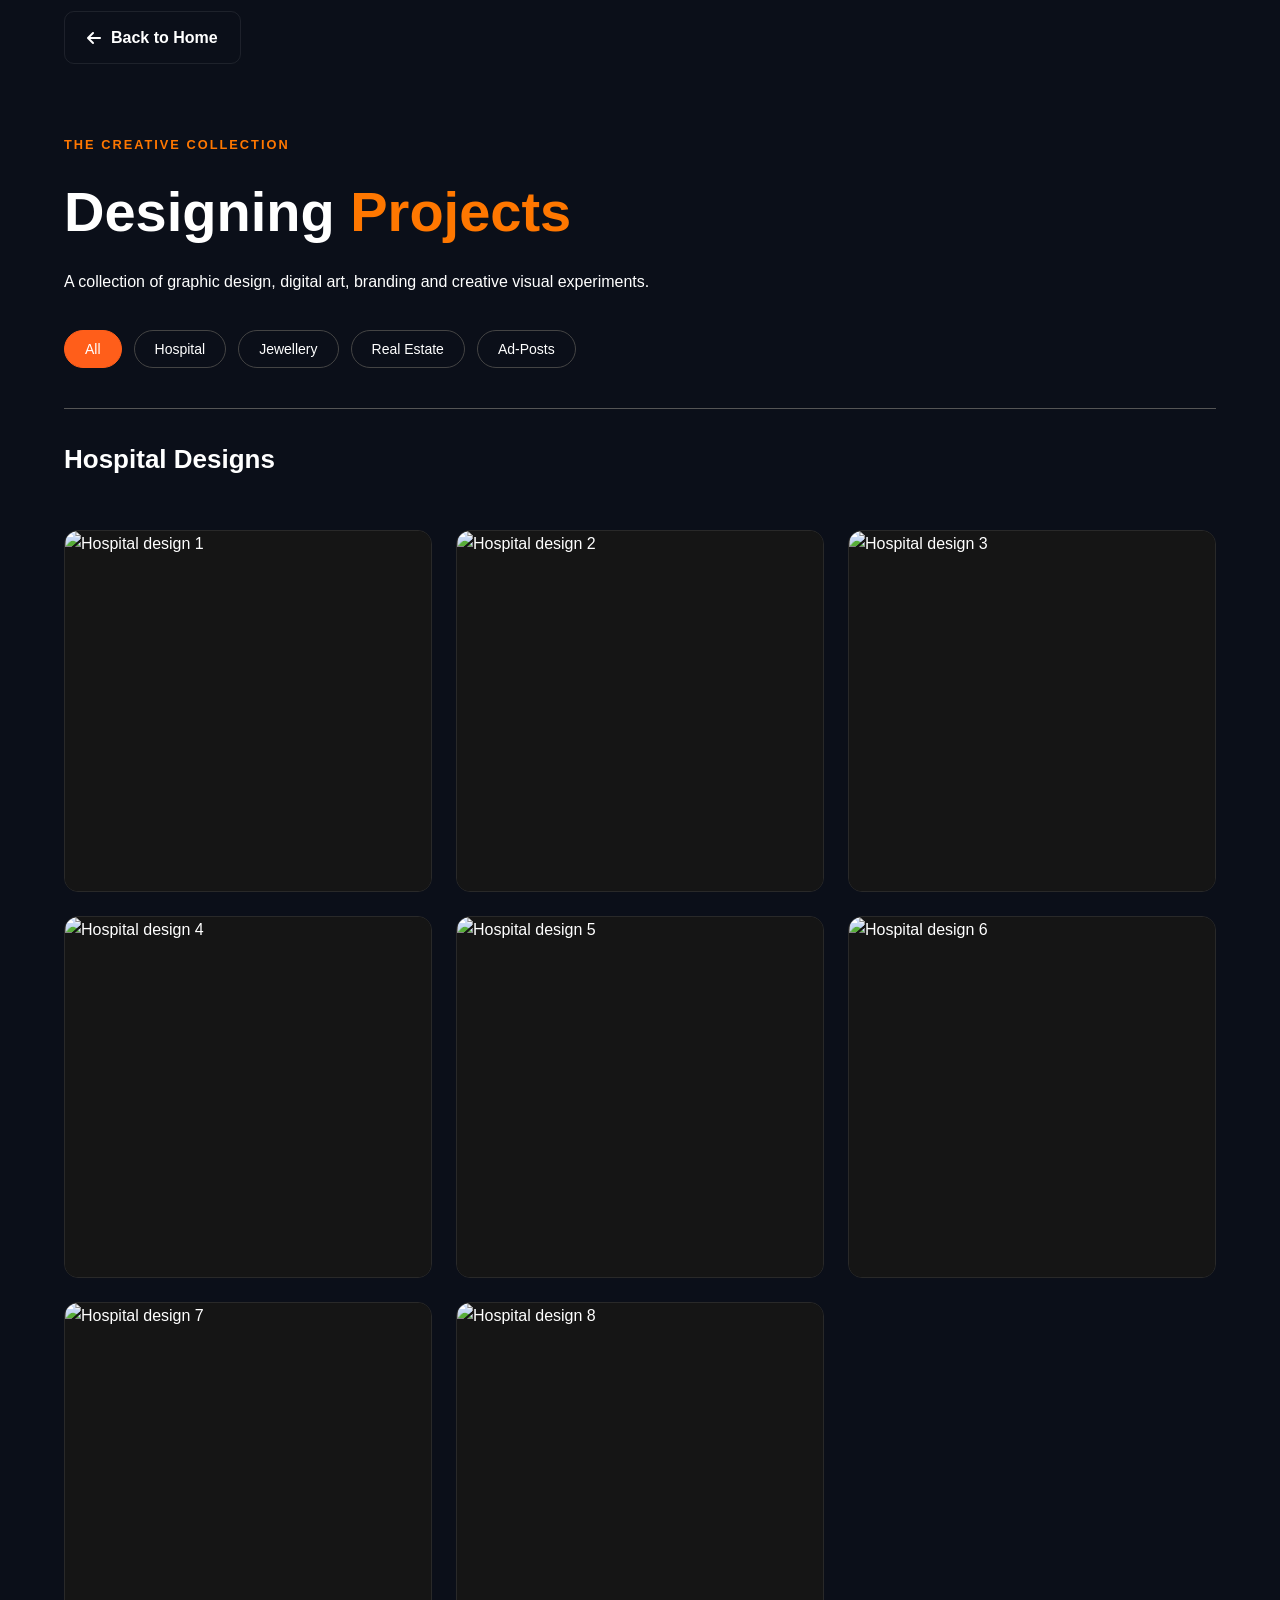
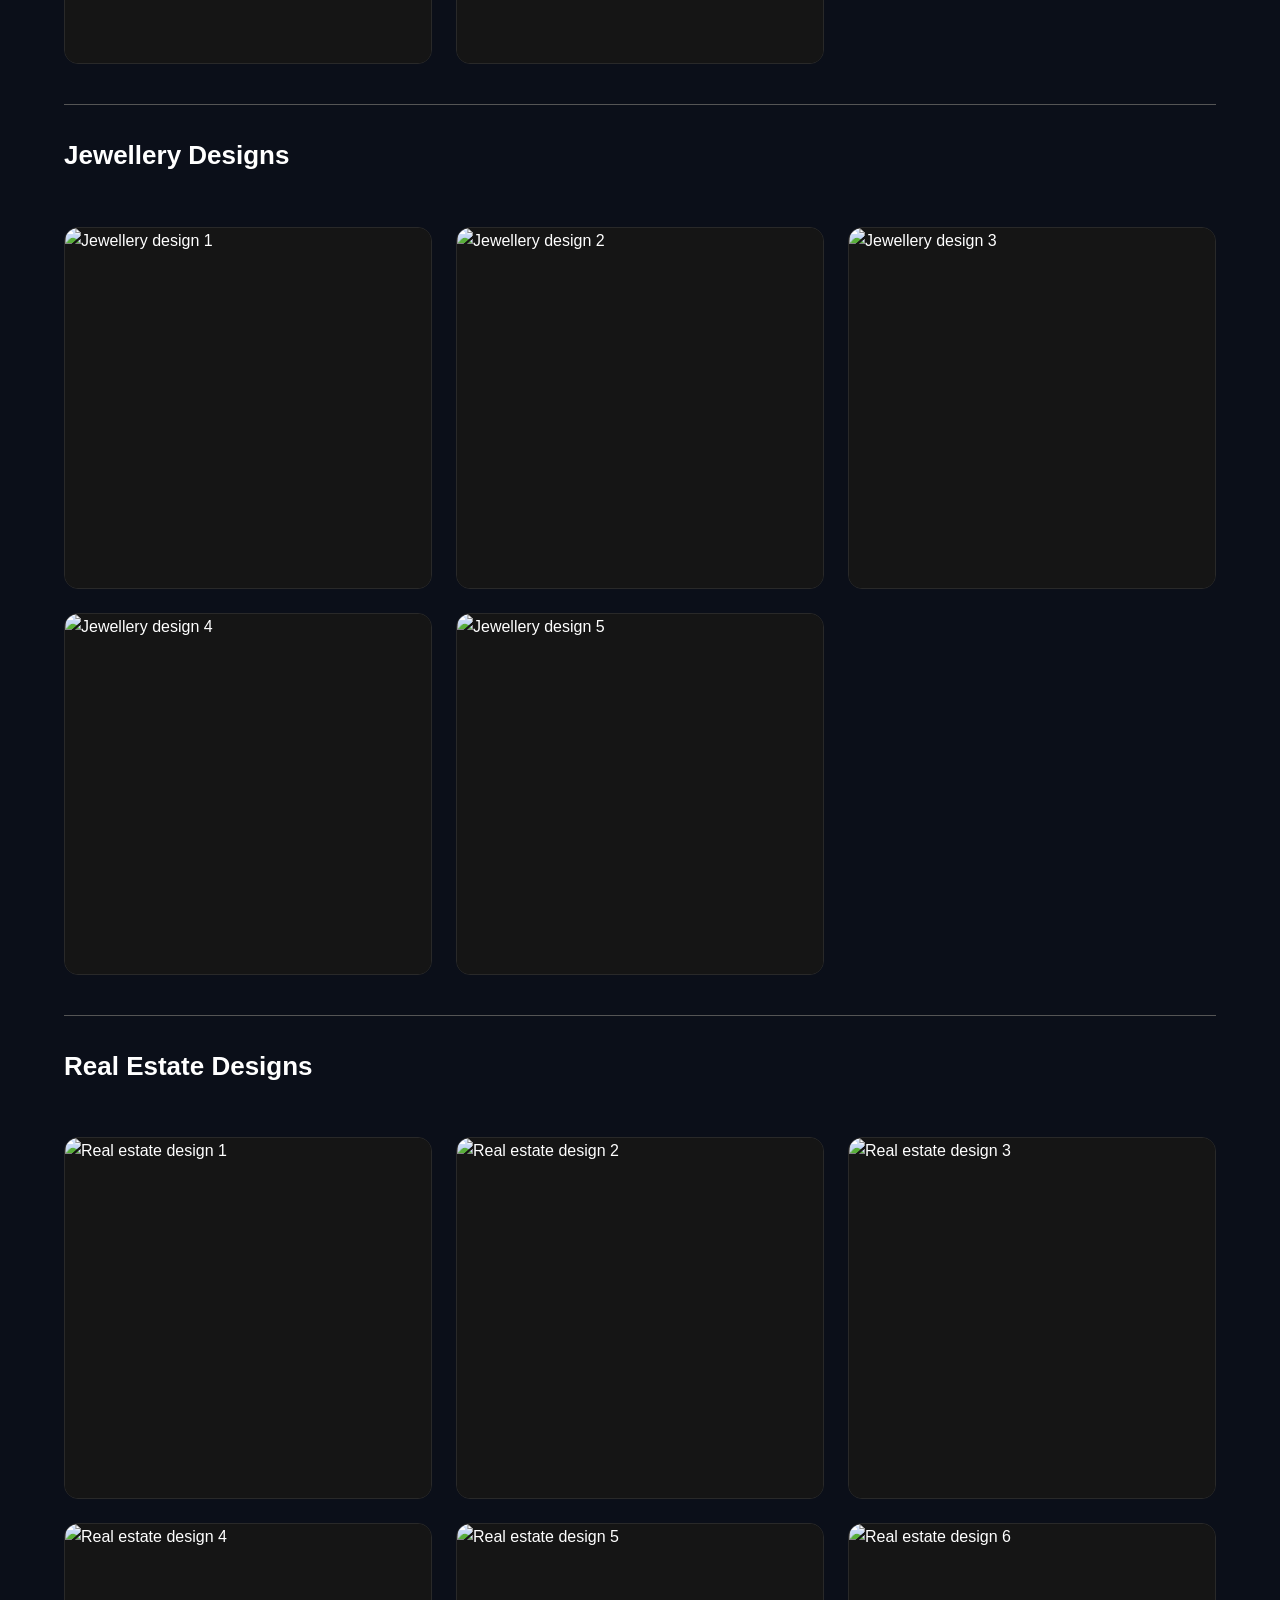
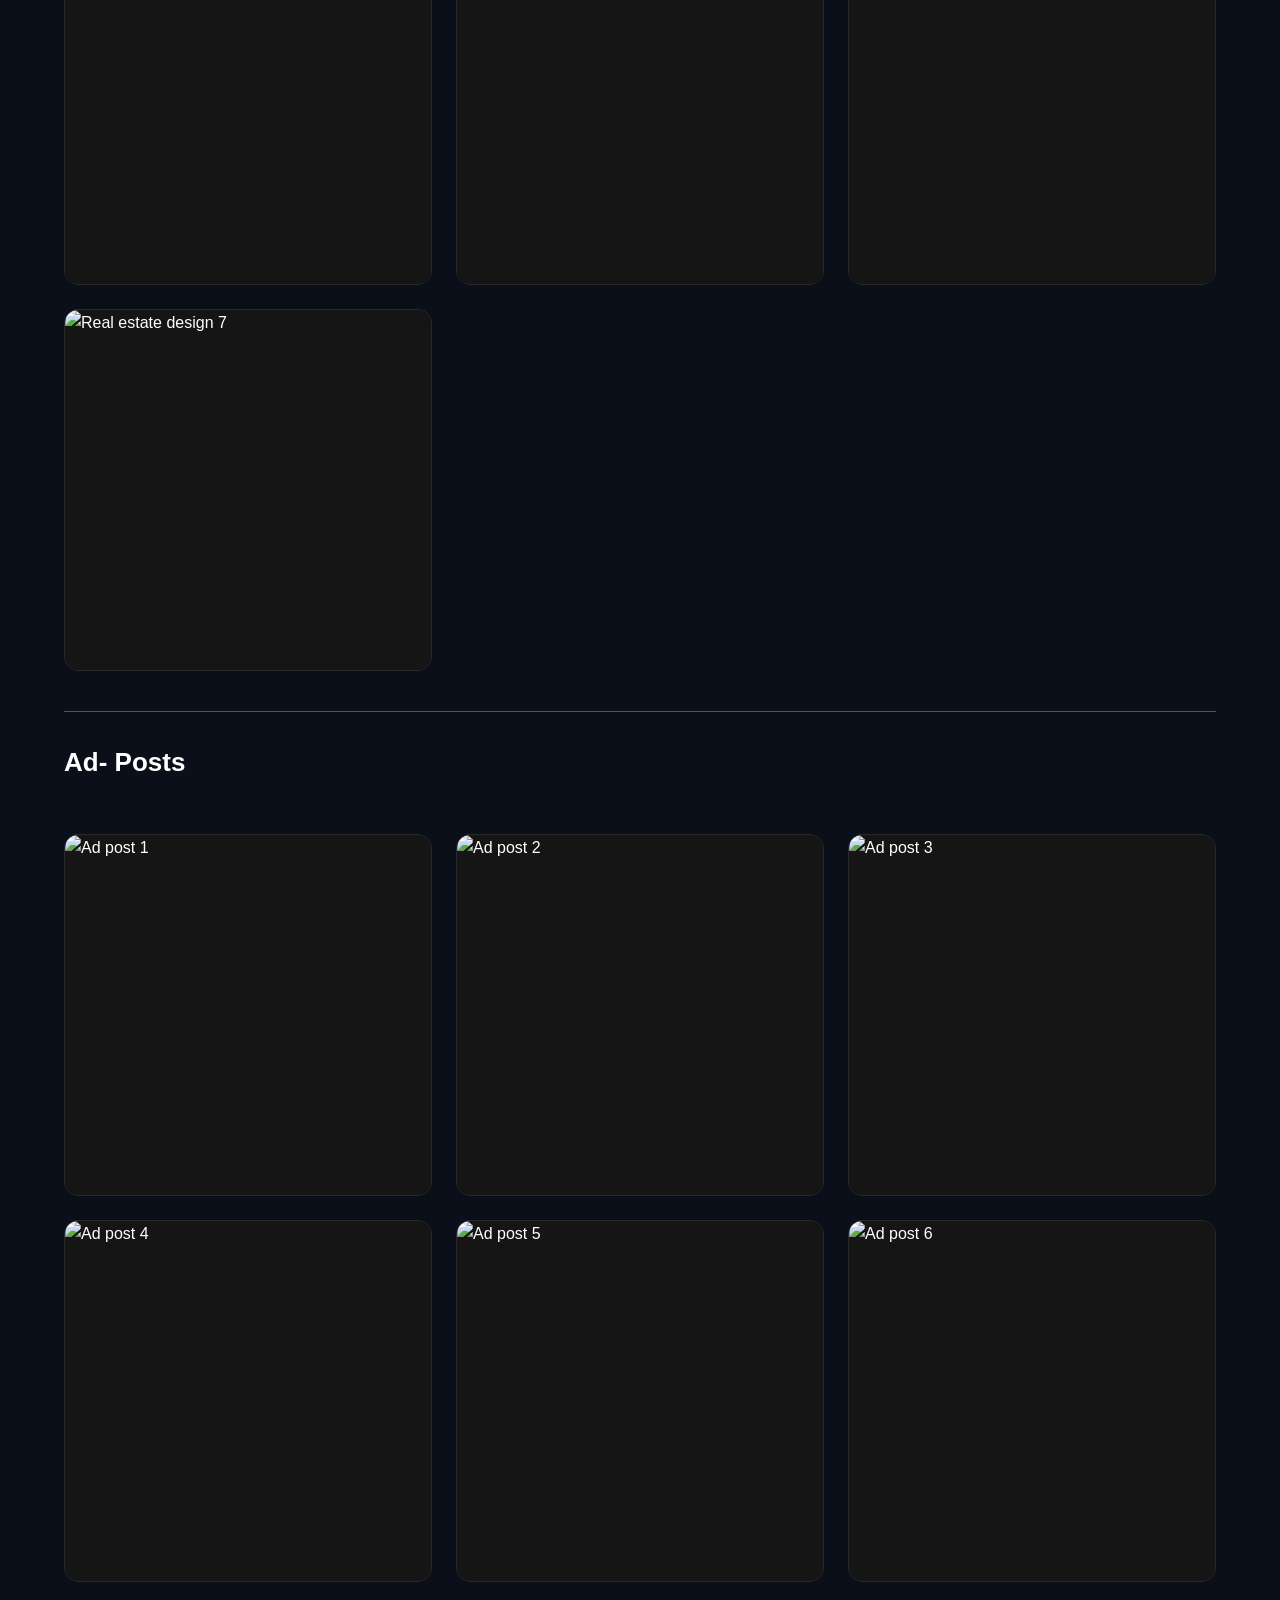
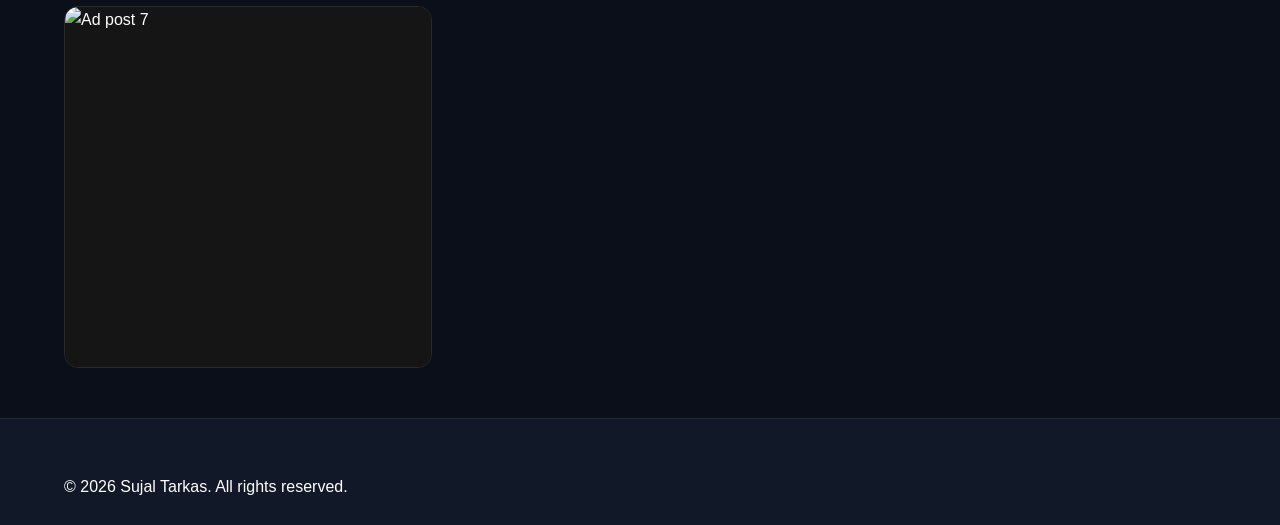
==== designing.html @ ad47dac4 "Add files via upload" ====
<!DOCTYPE html>
<html lang="en">
<head>
    <meta charset="UTF-8">
    <meta name="viewport" content="width=device-width, initial-scale=1.0">

    <title>Designing Projects | Sujal Tarkas</title>

    <link rel="stylesheet" href="style.css">

    <link rel="stylesheet"
          href="https://cdnjs.cloudflare.com/ajax/libs/font-awesome/6.5.2/css/all.min.css">
</head>

<body>

    <!-- HEADER -->
    <header class="header">
        <div class="container nav-container">
            

            <div class="nav-actions">
                <a href="index.html" class="btn btn-secondary">
                    <i class="fa-solid fa-arrow-left"></i>
                    Back to Home
                </a>
            </div>
        </div>
    </header>

    <!-- PAGE INTRO -->
    <section class="creative-page section">
        <div class="container">

            <p class="section-label">THE CREATIVE COLLECTION</p>

            <h1>Designing <span>Projects</span></h1>

            <p class="section-subtitle">
                A collection of graphic design, digital art,
                branding and creative visual experiments.
            </p>

           

            <!-- PROJECT GALLERY -->
             
<!-- DESIGN FILTERS -->
<div class="design-filters">
    <button class="design-filter active" data-filter="all">All</button>
    <button class="design-filter" data-filter="hospital">Hospital</button>
    <button class="design-filter" data-filter="jewellery">Jewellery</button>
    <button class="design-filter" data-filter="real-estate">Real Estate</button>
    <button class="design-filter" data-filter="ad-posts">Ad-Posts</button>
</div>

<!-- HOSPITAL DESIGNS -->

<div class="design-collection" data-category="hospital">
    <div class="design-divider"></div>
    
    <h2>Hospital Designs</h2>

    <div class="creative-projects designing-page-projects">

        <article class="creative-project">
            <img src="assets/designing/hospital/hospital-1.png"
                 alt="Hospital design 1" loading="lazy">
        </article>

        <article class="creative-project">
            <img src="assets/designing/hospital/hospital-2.png"
                 alt="Hospital design 2" loading="lazy">
        </article>

        <article class="creative-project">
            <img src="assets/designing/hospital/hospital-3.png"
                 alt="Hospital design 3" loading="lazy">
        </article>

        <article class="creative-project">
            <img src="assets/designing/hospital/hospital-4.png"
                 alt="Hospital design 4" loading="lazy">
        </article>

        <article class="creative-project">
            <img src="assets/designing/hospital/hospital-5.png"
                 alt="Hospital design 5" loading="lazy">
        </article>

        <article class="creative-project">
            <img src="assets/designing/hospital/hospital-6.png"
                 alt="Hospital design 6" loading="lazy">
        </article>

        <article class="creative-project">
            <img src="assets/designing/hospital/hospital-7.png"
                 alt="Hospital design 7" loading="lazy">
        </article>

        <article class="creative-project">
            <img src="assets/designing/hospital/hospital-8.png"
                 alt="Hospital design 8" loading="lazy">
        </article>

    </div>
</div>

        <!-- JEWELLERY DESIGNS -->
<div class="design-collection" data-category="jewellery">
    <div class="design-divider"></div>

    <h2>Jewellery Designs</h2>

    <div class="creative-projects designing-page-projects">

        <article class="creative-project">
            <img src="assets/designing/jewellery/jewellery-4.png"
                 alt="Jewellery design 1" loading="lazy">
        </article>

        <article class="creative-project">
            <img src="assets/designing/jewellery/jewellery-5.png"
                 alt="Jewellery design 2" loading="lazy">
        </article>

        <article class="creative-project">
            <img src="assets/designing/jewellery/jewellery-3.png"
                 alt="Jewellery design 3" loading="lazy">
        </article>

        <article class="creative-project">
            <img src="assets/designing/jewellery/jewellery-1.png"
                 alt="Jewellery design 4" loading="lazy">
        </article>

        <article class="creative-project">
            <img src="assets/designing/jewellery/jewellery-2.png"
                 alt="Jewellery design 5" loading="lazy">
        </article>

    </div>
</div>

            <!-- REAL ESTATE DESIGNS -->
<div class="design-collection" data-category="real-estate">
    <div class="design-divider"></div>

    <h2>Real Estate Designs</h2>

    <div class="creative-projects designing-page-projects">

        <article class="creative-project">
            <img src="assets/designing/real-estate/real-estate-1.png"
                 alt="Real estate design 1" loading="lazy">
        </article>

        <article class="creative-project">
            <img src="assets/designing/real-estate/real-estate-2.png"
                 alt="Real estate design 2" loading="lazy">
        </article>

        <article class="creative-project">
            <img src="assets/designing/real-estate/real-estate-3.png"
                 alt="Real estate design 3" loading="lazy">
        </article>

        <article class="creative-project">
            <img src="assets/designing/real-estate/real-estate-4.png"
                 alt="Real estate design 4" loading="lazy">
        </article>

        <article class="creative-project">
            <img src="assets/designing/real-estate/real-estate-5.png"
                 alt="Real estate design 5" loading="lazy">
        </article>

        <article class="creative-project">
            <img src="assets/designing/real-estate/real-estate-6.png"
                 alt="Real estate design 6" loading="lazy">
        </article>

        <article class="creative-project">
            <img src="assets/designing/real-estate/real-estate-7.png"
                 alt="Real estate design 7" loading="lazy">
        </article>

    </div>
</div>

<!-- AD- Posts -->
<div class="design-collection" data-category="ad-posts">
    <div class="design-divider"></div>

    <h2>Ad- Posts</h2>

    <div class="creative-projects designing-page-projects" >

        <article class="creative-project">
            <img src="assets/designing/ad-posts/ad-posts-1.png"
                 alt="Ad post 1" loading="lazy">
        </article>

        <article class="creative-project">
            <img src="assets/designing/ad-posts/ad-posts-2.png"
                 alt="Ad post 2" loading="lazy">
        </article>

        <article class="creative-project">
            <img src="assets/designing/ad-posts/ad-posts-3.png"
                 alt="Ad post 3" loading="lazy">
        </article>

        <article class="creative-project">
            <img src="assets/designing/ad-posts/ad-posts-4.png"
                 alt="Ad post 4" loading="lazy">
        </article>

        <article class="creative-project">
            <img src="assets/designing/ad-posts/ad-posts-5.png"
                 alt="Ad post 5" loading="lazy">
        </article>

        <article class="creative-project">
            <img src="assets/designing/ad-posts/ad-posts-6.png"
                 alt="Ad post 6" loading="lazy">
        </article>

        <article class="creative-project">
            <img src="assets/designing/ad-posts/ad-posts-7.png"
                 alt="Ad post 7" loading="lazy">
        </article>

    </div>
</div>



        </div>
    </section>

    <!-- FOOTER -->
    <footer class="footer">
        <div class="container">
            <p>© 2026 Sujal Tarkas. All rights reserved.</p>
        </div>
    </footer>

   <script src="script.js"></script>

</body>
</html>
---- style.css ----
/* =========================
   RESET
========================= */

* {
    margin: 0;
    padding: 0;
    box-sizing: border-box;
}

html {
    scroll-behavior: smooth;
}

body {
    font-family: "Inter", sans-serif;
    background: #0b0f19;
    color: #ffffff;
    line-height: 1.6;
    overflow-x: hidden;
}

a {
    text-decoration: none;
    color: inherit;
}

button {
    font-family: inherit;
}


/* =========================
   VARIABLES
========================= */

:root {
    --background: #0b0f19;
    --background-secondary: #111827;
    --text: #ffffff;
    --text-secondary: #a7b0c0;
    --primary: #ff7700;
    --primary-light: #8b85ff;
    --border: rgba(255, 255, 255, 0.08);
}


/* =========================
   CONTAINER
========================= */

.container {
    width: min(1450px, 90%);
    margin: auto;
}


/* =========================
   NAVBAR
========================= */

.navbar {
    position: fixed;
    top: 0;
    left: 0;
    width: 100%;
    z-index: 1000;

    background: rgba(11, 15, 25, 0.75);
    backdrop-filter: blur(15px);

    border-bottom: 1px solid var(--border);
}

.nav-container {
    height: 75px;

    display: flex;
    align-items: center;
    justify-content: space-between;
}

.logo {
    font-size: 1.4rem;
    font-weight: 800;
}

.logo span {
    color: var(--primary);
}

.nav-menu {
    display: flex;
    gap: 30px;
}

.nav-link {
    color: var(--text-secondary);
    font-size: 0.9rem;
    transition: 0.3s;
}

.nav-link:hover,
.nav-link.active {
    color: white;
}

.nav-actions {
    display: flex;
    align-items: center;
    gap: 10px;
}

.icon-btn,
.menu-btn {
    width: 40px;
    height: 40px;

    border: 1px solid var(--border);
    border-radius: 10px;

    background: transparent;
    color: white;

    cursor: pointer;
}

.menu-btn {
    display: none;
}


/* =========================
   HERO
========================= */

.hero {
    min-height: 100vh;

    display: flex;
    align-items: center;

    position: relative;

    padding-top: 75px;

    background:
        radial-gradient(
            circle at 75% 50%,
            rgba(108, 99, 255, 0.15),
            transparent 30%
        );
}

.hero-container {
    display: grid;

    grid-template-columns: 1.2fr 0.8fr;

    align-items: center;

    gap: 60px;
}

.hero-greeting {
    color: var(--primary);
    font-weight: 600;

    margin-bottom: 10px;
}

.hero h1 {
    font-size: clamp(3rem, 7vw, 5.5rem);
    line-height: 1;

    margin-bottom: 20px;
}

.hero h1 span {
    color: var(--primary);
}

.hero h2 {
    font-size: 1.35rem;
    font-weight: 600;

    color: var(--text-secondary);

    margin-bottom: 20px;
}

.hero h2 span {
    color: var(--primary);
}

.hero-description {
    max-width: 600px;

    color: var(--text-secondary);

    margin-bottom: 30px;
}


/* =========================
   BUTTONS
========================= */

.hero-buttons {
    display: flex;
    gap: 15px;

    flex-wrap: wrap;
}

.btn {
    padding: 13px 22px;

    border-radius: 10px;

    font-weight: 600;

    display: inline-flex;
    align-items: center;
    gap: 10px;

    transition: 0.3s;
}

.btn-primary {
    background: var(--primary);
}

.btn-primary:hover {
    transform: translateY(-3px);
}

.btn-secondary {
    border: 1px solid var(--border);
}

.btn-secondary:hover {
    background: rgba(255, 255, 255, 0.05);
}


/* =========================
   SOCIAL
========================= */

.hero-socials {
    display: flex;
    gap: 12px;

    margin-top: 30px;
}

.hero-socials a {
    width: 42px;
    height: 42px;

    display: grid;
    place-items: center;

    border: 1px solid var(--border);
    border-radius: 10px;

    color: var(--text-secondary);

    transition: 0.3s;
}

.hero-socials a:hover {
    color: white;
    border-color: var(--primary);

    transform: translateY(-3px);
}


/* =========================
   HERO VISUAL
========================= */

.hero-visual {
    display: flex;
    justify-content: center;
}

.profile-card {
    width: 330px;
    height: 330px;

    position: relative;

    display: grid;
    place-items: center;

    border-radius: 50%;

    background:
        radial-gradient(
            circle,
            rgba(255, 198, 99, 0.25),
            rgba(255, 200, 99, 0.02) 65%
        );

    border: 1px solid rgba(255, 187, 99, 0.25);
}

.profile-circle {
    width: 190px;
    height: 190px;

    border-radius: 50%;

    display: grid;
    place-items: center;

    background: #2b2315;

    border: 2px solid rgba(255, 169, 99, 0.5);

    font-size: 5rem;

    color: var(--primary);
}


/* =========================
   FLOATING CARDS
========================= */

.floating-card {
    position: absolute;

    padding: 10px 15px;

    border-radius: 10px;

    background: #151b2b;

    border: 1px solid var(--border);

    box-shadow: 0 15px 30px rgba(0, 0, 0, 0.3);

    font-size: 0.85rem;

    display: flex;
    align-items: center;
    gap: 8px;
}

.card-python {
    top: 30px;
    left: -25px;
}

.card-sql {
    bottom: 40px;
    right: -25px;
}

.card-data {
    top: 45%;
    right: -45px;
}


/* =========================
   SCROLL
========================= */

.scroll-down {
    position: absolute;

    bottom: 25px;
    left: 50%;

    transform: translateX(-50%);

    display: flex;
    flex-direction: column;
    align-items: center;

    gap: 5px;

    color: var(--text-secondary);

    font-size: 0.75rem;
}

.scroll-down i {
    animation: bounce 1.5s infinite;
}

@keyframes bounce {

    0%,
    100% {
        transform: translateY(0);
    }

    50% {
        transform: translateY(6px);
    }
}


/* =========================
   TEMPORARY SECTIONS
========================= */

.placeholder-section {
    min-height: 100vh;

    display: grid;
    place-items: center;

    background: var(--background-secondary);

    border-top: 1px solid var(--border);
}

.placeholder-section h2 {
    font-size: 3rem;
}


/* =========================
   LIGHT MODE
========================= */

body.light-mode {
    --background: #f5f7fb;
    --background-secondary: #ffffff;
    --text: #111827;
    --text-secondary: #5f6b7a;
    --primary: #ff7700;
    --primary-light: #5b52e8;
    --border: rgba(0, 0, 0, 0.10);

    background: var(--background);
    color: var(--text);
}

body.light-mode .navbar {
    background: rgba(255, 255, 255, 0.80);
}

body.light-mode .nav-link {
    color: var(--text-secondary);
}

body.light-mode .nav-link:hover,
body.light-mode .nav-link.active {
    color: var(--text);
}

body.light-mode .icon-btn,
body.light-mode .menu-btn {
    color: var(--text);
}

body.light-mode .hero {
    background:
        radial-gradient(
            circle at 75% 50%,
            rgba(108, 99, 255, 0.12),
            transparent 30%
        );
}

body.light-mode .profile-circle {
    background: #ffffff;
}

body.light-mode .floating-card {
    background: #ffffff;
    color: var(--text);
}

body.light-mode .btn-secondary {
    color: var(--text);
}

body.light-mode .placeholder-section {
    background: var(--background-secondary);
}

/* =========================
   ABOUT SECTION
========================= */

.about-section {
    padding: 120px 0;

    background: var(--background-secondary);
}


/* Section Heading */

.section-heading {
    text-align: center;

    max-width: 650px;

    margin: 0 auto 60px;
}

.section-label {
    color: var(--primary);

    font-size: 0.8rem;

    font-weight: 700;

    letter-spacing: 2px;

    margin-bottom: 10px;
}

.section-heading h2 {
    font-size: clamp(2.3rem, 5vw, 3.5rem);

    margin-bottom: 15px;
}

.section-heading h2 span {
    color: var(--primary);
}

.section-heading > p:last-child {
    color: var(--text-secondary);
}


/* About Grid */

.about-grid {
    display: grid;

    grid-template-columns: 1.1fr 0.9fr;

    gap: 60px;

    align-items: center;
}


/* About Content */

.about-content h3 {
    font-size: 1.8rem;

    line-height: 1.3;

    margin-bottom: 20px;
}

.about-content h3 span {
    color: var(--primary);
}

.about-content > p {
    color: var(--text-secondary);

    margin-bottom: 18px;

    line-height: 1.8;
}


/* Highlight Cards */

.about-highlights {
    display: grid;

    grid-template-columns: repeat(2, 1fr);

    gap: 15px;

    margin-top: 30px;
}

.highlight-card {
    display: flex;

    align-items: center;

    gap: 15px;

    padding: 18px;

    border: 1px solid var(--border);

    border-radius: 12px;

    background: rgba(255, 255, 255, 0.02);

    transition: 0.3s;
}

.highlight-card:hover {
    transform: translateY(-5px);

    border-color: var(--primary);
}

.highlight-card > i {
    font-size: 1.5rem;

    color: var(--primary);
}

.highlight-card strong {
    display: block;

    margin-bottom: 3px;
}

.highlight-card span {
    color: var(--text-secondary);

    font-size: 0.78rem;
}


/* Education Card */

.education-card {
    padding: 35px;

    border: 1px solid var(--border);

    border-radius: 20px;

    background: rgba(255, 255, 255, 0.025);

    box-shadow: 0 20px 50px rgba(0, 0, 0, 0.15);
}

.education-header {
    display: flex;

    align-items: flex-start;

    gap: 15px;

    padding-bottom: 25px;

    border-bottom: 1px solid var(--border);
}

.education-header > i {
    width: 45px;
    height: 45px;

    display: grid;
    place-items: center;

    border-radius: 10px;

    background: rgba(108, 99, 255, 0.12);

    color: var(--primary);
}

.education-header p {
    color: var(--primary);

    font-size: 0.75rem;

    font-weight: 700;

    letter-spacing: 1.5px;

    margin-bottom: 5px;
}

.education-header h3 {
    font-size: 1.05rem;
}


/* Timeline */

.education-timeline {
    padding-top: 25px;
}

.timeline-item {
    display: flex;

    gap: 18px;

    align-items: flex-start;
}

.timeline-dot {
    flex-shrink: 0;

    width: 12px;
    height: 12px;

    margin-top: 6px;

    border-radius: 50%;

    background: var(--primary);

    box-shadow: 0 0 0 5px rgba(108, 99, 255, 0.12);
}

.timeline-item h4 {
    margin-bottom: 4px;
}

.timeline-item p {
    color: var(--text-secondary);

    font-size: 0.9rem;
}

.timeline-item span {
    display: inline-block;

    margin-top: 5px;

    color: var(--primary);

    font-size: 0.8rem;
}

.timeline-line {
    width: 1px;

    height: 35px;

    margin: 5px 0 5px 5px;

    background: var(--border);
}


/* Light Mode */

body.light-mode .highlight-card,
body.light-mode .education-card {
    background: rgba(0, 0, 0, 0.02);
}


/* =========================
   SKILLS SECTION
========================= */

.skills-section {
    padding: 120px 0;
    background: var(--background);
}


/* Skills Grid */
.skills-grid {
    display: flex;
    flex-wrap: wrap;
    justify-content: center;
    gap: 20px;
}

.skill-card {
    flex: 0 1 calc((100% - 60px) / 4);
}


/* Skill Card */

.skill-card {
    position: relative;

    padding: 22px;

    display: flex;
    align-items: center;

    gap: 15px;

    border: 1px solid var(--border);

    border-radius: 15px;

    background: rgba(255, 255, 255, 0.025);

    transition: 0.35s ease;

    overflow: hidden;
}

.skill-card::before {
    content: "";

    position: absolute;

    inset: 0;

    background: radial-gradient(
        circle at top right,
        rgba(108, 99, 255, 0.12),
        transparent 55%
    );

    opacity: 0;

    transition: 0.35s;
}

.skill-card:hover {
    transform: translateY(-7px);

    border-color: rgba(108, 99, 255, 0.5);

    box-shadow: 0 15px 35px rgba(0, 0, 0, 0.18);
}

.skill-card:hover::before {
    opacity: 1;
}


/* Skill Icon */

.skill-icon {
    width: 50px;
    height: 50px;

    flex-shrink: 0;

    display: grid;
    place-items: center;

    border-radius: 12px;

    background: rgba(108, 99, 255, 0.1);

    color: var(--primary);

    font-size: 1.5rem;

    position: relative;
    z-index: 1;
}


/* Skill Information */

.skill-info {
    position: relative;
    z-index: 1;

    min-width: 0;
}

.skill-info h3 {
    font-size: 1rem;

    margin-bottom: 3px;
}

.skill-info p {
    color: var(--text-secondary);

    font-size: 0.72rem;

    white-space: nowrap;
}


/* Skill Level */

.skill-level {
    position: absolute;

    top: 10px;
    right: 10px;

    font-size: 0.6rem;

    color: var(--primary);

    opacity: 0;

    transform: translateY(-5px);

    transition: 0.3s;
}

.skill-card:hover .skill-level {
    opacity: 1;

    transform: translateY(0);
}


/* Analytics Toolkit */

.analytics-toolkit {
    margin-top: 70px;

    padding: 40px;

    display: grid;

    grid-template-columns: 1fr 1fr;

    gap: 50px;

    align-items: center;

    border: 1px solid var(--border);

    border-radius: 20px;

    background:
        radial-gradient(
            circle at 10% 20%,
            rgba(108, 99, 255, 0.12),
            transparent 35%
        ),
        rgba(255, 255, 255, 0.02);
}

.toolkit-content h3 {
    font-size: 2rem;

    line-height: 1.25;

    margin: 10px 0 15px;
}

.toolkit-content h3 span {
    color: var(--primary);
}

.toolkit-content > p:last-child {
    color: var(--text-secondary);

    max-width: 500px;
}


/* Toolkit Items */

.toolkit-items {
    display: grid;

    grid-template-columns: repeat(2, 1fr);

    gap: 15px;
}

.tool-item {
    display: flex;

    align-items: center;

    gap: 12px;

    padding: 18px;

    border: 1px solid var(--border);

    border-radius: 12px;

    background: rgba(255, 255, 255, 0.025);

    transition: 0.3s;
}

.tool-item:hover {
    transform: translateX(5px);

    border-color: var(--primary);
}

.tool-item i {
    color: var(--primary);
}


/* Light Mode */

body.light-mode .skill-card,
body.light-mode .analytics-toolkit,
body.light-mode .tool-item {
    background: rgba(0, 0, 0, 0.02);
}

/* =========================
   PROJECTS SECTION
========================= */

.projects-section {
    padding: 120px 0;

    background: var(--background-secondary);
}


/* Projects Grid */

.projects-grid {
    display: grid;

    grid-template-columns: repeat(3, 1fr);

    gap: 25px;
}


/* Project Card */

.project-card {
    overflow: hidden;

    border: 1px solid var(--border);

    border-radius: 18px;

    background: var(--background);

    transition: 0.35s ease;
}

.project-card:hover {
    transform: translateY(-10px);

    border-color: rgba(108, 99, 255, 0.45);

    box-shadow: 0 25px 50px rgba(0, 0, 0, 0.2);
}


/* Project Image */

.project-image {
    height: 210px;

    position: relative;

    display: grid;

    place-items: center;

    overflow: hidden;
}


/* Different Project Backgrounds */

.air-ticket {
    background:
        radial-gradient(
            circle at center,
            rgba(108, 99, 255, 0.25),
            transparent 65%
        ),
        #12182a;
}

.sales-dashboard {
    background:
        radial-gradient(
            circle at center,
            rgba(0, 180, 150, 0.15),
            transparent 65%
        ),
        #101d24;
}

.student-analysis {
    background:
        radial-gradient(
            circle at center,
            rgba(255, 170, 60, 0.15),
            transparent 65%
        ),
        #211a12;
}


/* Image Content */

.project-image-content {
    display: flex;

    flex-direction: column;

    align-items: center;

    gap: 10px;

    color: rgba(255, 255, 255, 0.8);

    transition: 0.35s;
}

.project-image-content i {
    font-size: 3.5rem;
}

.project-image-content span {
    font-size: 0.8rem;

    text-transform: uppercase;

    letter-spacing: 1.5px;
}


/* Project Number */

.project-number {
    position: absolute;

    top: 15px;
    right: 15px;

    font-size: 0.75rem;

    font-weight: 700;

    color: rgba(255, 255, 255, 0.5);
}


/* Hover Image */

.project-card:hover .project-image-content {
    transform: scale(1.08);
}


/* Project Content */

.project-content {
    padding: 25px;
}


/* Project Top */

.project-top {
    display: flex;

    justify-content: space-between;

    align-items: center;

    margin-bottom: 12px;
}

.project-category {
    color: var(--primary);

    font-size: 0.7rem;

    font-weight: 700;

    text-transform: uppercase;

    letter-spacing: 0.8px;
}

.project-arrow {
    color: var(--text-secondary);

    font-size: 0.85rem;

    transition: 0.3s;
}

.project-card:hover .project-arrow {
    color: var(--primary);

    transform: translate(3px, -3px);
}


/* Project Title */

.project-content h3 {
    font-size: 1.3rem;

    line-height: 1.3;

    margin-bottom: 12px;
}


/* Description */

.project-content > p {
    color: var(--text-secondary);

    font-size: 0.85rem;

    line-height: 1.7;

    margin-bottom: 20px;
}


/* Technologies */

.project-tech {
    display: flex;

    flex-wrap: wrap;

    gap: 7px;

    margin-bottom: 22px;
}

.project-tech span {
    padding: 5px 9px;

    border-radius: 6px;

    background: rgba(108, 99, 255, 0.08);

    color: var(--text-secondary);

    font-size: 0.65rem;

    border: 1px solid rgba(108, 99, 255, 0.12);
}


/* Project Buttons */

.project-links {
    display: flex;

    gap: 10px;
}

.project-btn {
    flex: 1;

    padding: 10px;

    display: flex;

    justify-content: center;

    align-items: center;

    gap: 7px;

    border: 1px solid var(--border);

    border-radius: 8px;

    font-size: 0.75rem;

    font-weight: 600;

    transition: 0.3s;
}

.project-btn:hover {
    border-color: var(--primary);

    color: var(--primary);
}

.project-demo {
    background: var(--primary);

    color: white;

    border-color: var(--primary);
}

.project-demo:hover {
    color: white;

    background: var(--primary-light);
}


/* More Projects */

.projects-more {
    margin-top: 55px;

    display: flex;

    align-items: center;

    justify-content: space-between;

    gap: 20px;
}

.projects-more p {
    color: var(--text-secondary);

    font-size: 0.85rem;
}

.github-all-btn {
    display: inline-flex;

    align-items: center;

    gap: 10px;

    padding: 12px 18px;

    border: 1px solid var(--border);

    border-radius: 9px;

    font-size: 0.8rem;

    font-weight: 600;

    transition: 0.3s;
}

.github-all-btn:hover {
    border-color: var(--primary);

    color: var(--primary);

    transform: translateY(-3px);
}


/* Light Mode */

body.light-mode .project-card {
    background: var(--background);
}

body.light-mode .project-tech span {
    background: rgba(108, 99, 255, 0.06);
}

/* =========================
   CERTIFICATES SECTION
========================= */

.certificates-section {
    padding: 120px 0;

    background: var(--background);
}


/* Learning Card */

.learning-card {
    position: relative;

    display: grid;

    grid-template-columns: auto 1fr auto;

    align-items: center;

    gap: 30px;

    padding: 40px;

    border: 1px solid var(--border);

    border-radius: 20px;

    background:
        radial-gradient(
            circle at 0% 50%,
            rgba(108, 99, 255, 0.12),
            transparent 40%
        ),
        rgba(255, 255, 255, 0.025);

    overflow: hidden;
}


/* Learning Icon */

.learning-icon {
    width: 75px;
    height: 75px;

    display: grid;
    place-items: center;

    border-radius: 18px;

    background: rgba(108, 99, 255, 0.12);

    color: var(--primary);

    font-size: 2rem;
}


/* Learning Content */

.learning-status {
    display: inline-block;

    margin-bottom: 8px;

    padding: 5px 9px;

    border-radius: 5px;

    background: rgba(108, 99, 255, 0.1);

    color: var(--primary);

    font-size: 0.65rem;

    font-weight: 700;

    letter-spacing: 1px;
}

.learning-content h3 {
    font-size: 1.7rem;

    margin-bottom: 8px;
}

.learning-content > p {
    max-width: 700px;

    color: var(--text-secondary);

    font-size: 0.9rem;

    line-height: 1.7;

    margin-bottom: 20px;
}


/* Learning Topics */

.learning-topics {
    display: flex;

    flex-wrap: wrap;

    gap: 10px;
}

.learning-topics span {
    display: inline-flex;

    align-items: center;

    gap: 7px;

    padding: 7px 11px;

    border: 1px solid var(--border);

    border-radius: 7px;

    color: var(--text-secondary);

    font-size: 0.7rem;
}

.learning-topics i {
    color: var(--primary);
}


/* Decoration */

.learning-decoration {
    width: 55px;
    height: 55px;

    display: grid;
    place-items: center;

    border: 1px solid var(--border);

    border-radius: 50%;

    color: var(--primary);

    font-size: 1.2rem;
}


/* Certificate Preview */

.certificate-preview {
    margin-top: 50px;

    padding: 30px;

    border: 1px solid var(--border);

    border-radius: 18px;

    background: var(--background-secondary);
}

.preview-header {
    display: flex;

    justify-content: space-between;

    align-items: center;

    margin-bottom: 25px;
}

.preview-header h3 {
    font-size: 1.3rem;
}

.preview-header > i {
    color: var(--text-secondary);

    font-size: 1.2rem;
}


/* Locked Certificates */

.locked-certificates {
    display: grid;

    grid-template-columns: repeat(3, 1fr);

    gap: 15px;
}

.locked-card {
    min-height: 130px;

    display: flex;

    flex-direction: column;

    align-items: center;

    justify-content: center;

    gap: 10px;

    border: 1px dashed var(--border);

    border-radius: 12px;

    color: var(--text-secondary);

    background: rgba(255, 255, 255, 0.015);
}

.locked-card i {
    font-size: 1.2rem;

    opacity: 0.5;
}

.locked-card span {
    font-size: 0.75rem;
}


/* Light Mode */

body.light-mode .learning-card {
    background:
        radial-gradient(
            circle at 0% 50%,
            rgba(108, 99, 255, 0.08),
            transparent 40%
        ),
        rgba(0, 0, 0, 0.02);
}

body.light-mode .certificate-preview {
    background: var(--background-secondary);
}

body.light-mode .locked-card {
    background: rgba(0, 0, 0, 0.015);
}

/* =========================
   CERTIFICATES SECTION
========================= */

.certificates-section {
    padding: 120px 0;
    background: var(--background);
}


/* Certificate Main Card */

.certificate-card {
    display: grid;

    grid-template-columns: 0.9fr 1.1fr;

    gap: 45px;

    align-items: center;

    padding: 35px;

    border: 1px solid var(--border);

    border-radius: 22px;

    background:
        radial-gradient(
            circle at 0% 50%,
            rgba(108, 99, 255, 0.10),
            transparent 40%
        ),
        rgba(255, 255, 255, 0.025);

    transition: 0.35s ease;

    overflow: hidden;
}

.certificate-card:hover {
    transform: translateY(-6px);

    border-color: rgba(108, 99, 255, 0.45);

    box-shadow: 0 25px 50px rgba(0, 0, 0, 0.18);
}


/* Certificate Image Container */

.certificate-image {
    display: flex;

    justify-content: center;

    align-items: center;

    padding: 10px;
}


/* Actual Certificate */

.certificate-image img {
    display: block;

    width: 100%;

    max-width: 430px;

    height: auto;

    border-radius: 10px;

    border: 1px solid var(--border);

    box-shadow: 0 15px 35px rgba(0, 0, 0, 0.25);

    transition: 0.35s ease;
}

/* =========================
   CERTIFICATE IMAGE HOVER
========================= */

.certificate-image-link {
    position: relative;

    display: block;

    max-width: 430px;

    width: 100%;

    overflow: hidden;

    border-radius: 10px;

    cursor: pointer;
}

.certificate-image-link img {
    display: block;

    width: 100%;

    max-width: none;

    height: auto;

    border-radius: 10px;

    transition: 0.35s ease;
}


/* Hover Overlay */

.certificate-image-overlay {
    position: absolute;

    inset: 0;

    display: flex;

    align-items: center;

    justify-content: center;

    background: rgba(5, 8, 20, 0.65);

    opacity: 0;

    transition: 0.35s ease;
}


/* Button */

.certificate-image-overlay span {
    display: inline-flex;

    align-items: center;

    gap: 9px;

    padding: 12px 18px;

    border-radius: 9px;

    background: var(--primary);

    color: white;

    font-size: 0.8rem;

    font-weight: 600;

    transform: translateY(10px);

    transition: 0.35s ease;
}


/* Hover */

.certificate-image-link:hover img {
    transform: scale(1.04);
}

.certificate-image-link:hover .certificate-image-overlay {
    opacity: 1;
}

.certificate-image-link:hover .certificate-image-overlay span {
    transform: translateY(0);
}


/* Certificate Content */

.certificate-content {
    padding: 10px 5px;
}


/* Status */

.certificate-status {
    display: inline-block;

    padding: 6px 10px;

    margin-bottom: 12px;

    border-radius: 6px;

    background: rgba(108, 99, 255, 0.10);

    color: var(--primary);

    font-size: 0.65rem;

    font-weight: 700;

    letter-spacing: 1.2px;
}


/* Certificate Title */

.certificate-content h3 {
    font-size: clamp(1.7rem, 3vw, 2.2rem);

    line-height: 1.2;

    margin-bottom: 12px;
}


/* Issuer */

.certificate-issuer {
    display: flex;

    align-items: center;

    gap: 8px;

    color: var(--text-secondary);

    font-size: 0.85rem;

    margin-bottom: 20px;
}

.certificate-issuer i {
    color: var(--primary);
}


/* Description */

.certificate-description {
    color: var(--text-secondary);

    font-size: 0.9rem;

    line-height: 1.8;

    max-width: 600px;

    margin-bottom: 25px;
}

.certificate-description strong {
    color: var(--text);
}


/* Certificate Details */

.certificate-details {
    display: flex;

    gap: 35px;

    margin-bottom: 25px;

    padding-top: 20px;

    border-top: 1px solid var(--border);
}

.certificate-details div {
    display: flex;

    flex-direction: column;

    gap: 5px;
}

.certificate-details span {
    color: var(--text-secondary);

    font-size: 0.7rem;

    text-transform: uppercase;

    letter-spacing: 1px;
}

.certificate-details strong {
    font-size: 0.85rem;
}


/* View Certificate Button */

.certificate-btn {
    display: inline-flex;

    align-items: center;

    gap: 9px;

    padding: 12px 18px;

    border-radius: 9px;

    background: var(--primary);

    color: white;

    font-size: 0.8rem;

    font-weight: 600;

    transition: 0.3s ease;
}

.certificate-btn:hover {
    color: white;

    transform: translateY(-3px);

    box-shadow: 0 10px 25px rgba(108, 99, 255, 0.25);
}


/* =========================
   MORE CERTIFICATES
========================= */

.certificate-preview {
    margin-top: 50px;

    padding: 30px;

    border: 1px solid var(--border);

    border-radius: 18px;

    background: var(--background-secondary);
}

.preview-header {
    display: flex;

    justify-content: space-between;

    align-items: center;

    margin-bottom: 25px;
}

.preview-header h3 {
    font-size: 1.3rem;
}

.preview-header > i {
    color: var(--text-secondary);

    font-size: 1.2rem;
}


/* Locked Certificates */

.locked-certificates {
    display: grid;

    grid-template-columns: repeat(2, 1fr);

    gap: 15px;
}

.locked-card {
    min-height: 120px;

    display: flex;

    flex-direction: column;

    align-items: center;

    justify-content: center;

    gap: 10px;

    border: 1px dashed var(--border);

    border-radius: 12px;

    color: var(--text-secondary);

    background: rgba(255, 255, 255, 0.015);

    transition: 0.3s;
}

.locked-card:hover {
    border-color: var(--primary);

    transform: translateY(-4px);
}

.locked-card i {
    font-size: 1.2rem;

    opacity: 0.5;
}

.locked-card span {
    font-size: 0.75rem;
}


/* =========================
   LIGHT MODE
========================= */

body.light-mode .certificate-card {
    background:
        radial-gradient(
            circle at 0% 50%,
            rgba(108, 99, 255, 0.08),
            transparent 40%
        ),
        rgba(0, 0, 0, 0.02);
}

body.light-mode .certificate-preview {
    background: var(--background-secondary);
}

body.light-mode .locked-card {
    background: rgba(0, 0, 0, 0.015);
}


/* =========================
   CERTIFICATE RESPONSIVE
========================= */

@media (max-width: 850px) {

    .certificate-card {
        grid-template-columns: 1fr;

        gap: 30px;

        padding: 25px;
    }

    .certificate-image img {
        max-width: 550px;
    }

    .certificate-content {
        text-align: center;
    }

    .certificate-issuer {
        justify-content: center;
    }

    .certificate-description {
        margin-left: auto;
        margin-right: auto;
    }

    .certificate-details {
        justify-content: center;
    }

    .certificate-btn {
        justify-content: center;
    }

}


@media (max-width: 550px) {

    .certificate-card {
        padding: 18px;
    }

    .certificate-details {
        flex-direction: column;

        gap: 15px;

        align-items: center;
    }

    .locked-certificates {
        grid-template-columns: 1fr;
    }

}

/* =========================
   CONTACT SECTION
========================= */

.contact-section {
    padding: 120px 0;
    background: var(--background);
}


/* Contact Grid */

.contact-grid {
    display: grid;

    grid-template-columns: 0.85fr 1.15fr;

    gap: 70px;

    align-items: start;
}


/* Contact Information */

.contact-info h3 {
    font-size: 2.2rem;

    line-height: 1.25;

    margin-bottom: 18px;
}

.contact-info h3 span {
    color: var(--primary);
}

.contact-info > p {
    color: var(--text-secondary);

    line-height: 1.8;

    font-size: 0.9rem;

    margin-bottom: 35px;
}


/* Contact Item */

.contact-item {
    display: flex;

    align-items: center;

    gap: 15px;

    padding: 15px 0;

    border-bottom: 1px solid var(--border);

    transition: 0.3s;
}

.contact-item:hover {
    transform: translateX(6px);
}

.contact-icon {
    width: 45px;
    height: 45px;

    display: grid;

    place-items: center;

    flex-shrink: 0;

    border-radius: 10px;

    background: rgba(108, 99, 255, 0.1);

    color: var(--primary);
}

.contact-item span {
    display: block;

    color: var(--text-secondary);

    font-size: 0.7rem;

    margin-bottom: 3px;
}

.contact-item strong {
    font-size: 0.85rem;

    font-weight: 500;
}


/* Contact Form */

.contact-form-wrapper {
    padding: 35px;

    border: 1px solid var(--border);

    border-radius: 20px;

    background: rgba(255, 255, 255, 0.025);

    box-shadow: 0 20px 45px rgba(0, 0, 0, 0.12);
}

.contact-form {
    display: flex;

    flex-direction: column;

    gap: 20px;
}

.form-row {
    display: grid;

    grid-template-columns: 1fr 1fr;

    gap: 18px;
}

.form-group {
    display: flex;

    flex-direction: column;

    gap: 8px;
}

.form-group label {
    font-size: 0.75rem;

    font-weight: 600;
}

.form-group input,
.form-group textarea {
    width: 100%;

    padding: 13px 15px;

    border: 1px solid var(--border);

    border-radius: 9px;

    outline: none;

    background: rgba(255, 255, 255, 0.025);

    color: var(--text);

    font-family: inherit;

    font-size: 0.8rem;

    transition: 0.3s;

    resize: vertical;
}

.form-group input::placeholder,
.form-group textarea::placeholder {
    color: var(--text-secondary);

    opacity: 0.6;
}

.form-group input:focus,
.form-group textarea:focus {
    border-color: var(--primary);

    box-shadow: 0 0 0 3px rgba(108, 99, 255, 0.08);
}


/* Submit Button */

.contact-submit {
    display: flex;

    justify-content: center;

    align-items: center;

    gap: 10px;

    padding: 13px 20px;

    border: none;

    border-radius: 9px;

    background: var(--primary);

    color: white;

    font-family: inherit;

    font-size: 0.8rem;

    font-weight: 600;

    cursor: pointer;

    transition: 0.3s;
}

.contact-submit:hover {
    transform: translateY(-3px);

    box-shadow: 0 10px 25px rgba(108, 99, 255, 0.25);
}


/* =========================
   FOOTER
========================= */

.footer {
    padding: 55px 0 25px;

    background: var(--background-secondary);

    border-top: 1px solid var(--border);
}


/* Main Footer */

.footer-main {
    display: flex;

    align-items: center;

    justify-content: space-between;

    gap: 30px;

    padding-bottom: 40px;

    border-bottom: 1px solid var(--border);
}


/* Brand */

.footer-brand {
    display: flex;

    flex-direction: column;

    gap: 9px;
}


.footer-logo {
    display: inline-block;

    width: fit-content;

    font-size: 1.45rem;

    font-weight: 800;

    letter-spacing: -0.5px;

    transition: 0.3s;
}


.footer-logo span {
    color: var(--primary);
}


.footer-logo:hover {
    transform: translateY(-2px);
}


/* Tagline */

.footer-brand > p {
    color: var(--text-secondary);

    font-size: 0.78rem;
}


.footer-brand > p span {
    color: var(--primary);

    margin: 0 5px;
}


/* Status */

.footer-status {
    display: flex;

    align-items: center;

    gap: 8px;

    width: fit-content;

    margin-top: 5px;

    padding: 6px 10px;

    border: 1px solid var(--border);

    border-radius: 20px;

    color: var(--text-secondary);

    font-size: 0.65rem;
}


.status-dot {
    width: 7px;
    height: 7px;

    border-radius: 50%;

    background: #35c759;

    box-shadow: 0 0 8px rgba(53, 199, 89, 0.7);
}


/* =========================
   SOCIAL LINKS
========================= */

.footer-socials {
    display: flex;

    align-items: center;

    gap: 12px;
}


.footer-socials a {
    width: 45px;
    height: 45px;

    display: grid;

    place-items: center;

    border: 1px solid var(--border);

    border-radius: 12px;

    color: var(--text-secondary);

    background: rgba(255, 255, 255, 0.02);

    font-size: 1rem;

    transition: 0.3s ease;
}


.footer-socials a:hover {
    color: var(--primary);

    border-color: var(--primary);

    transform: translateY(-5px);

    box-shadow:
        0 10px 25px rgba(108, 99, 255, 0.15);
}


/* =========================
   FOOTER BOTTOM
========================= */

.footer-bottom {
    display: flex;

    align-items: center;

    justify-content: space-between;

    gap: 20px;

    padding-top: 22px;
}


.footer-bottom p {
    color: var(--text-secondary);

    font-size: 0.68rem;

    line-height: 1.6;
}


.footer-bottom strong {
    color: var(--text);
}


.footer-separator {
    margin: 0 7px;

    color: var(--primary);
}


/* =========================
   BACK TO TOP
========================= */

.back-to-top {
    display: inline-flex;

    align-items: center;

    gap: 10px;

    color: var(--text-secondary);

    font-size: 0.68rem;

    transition: 0.3s;
}


.back-to-top i {
    width: 34px;
    height: 34px;

    display: grid;

    place-items: center;

    border: 1px solid var(--border);

    border-radius: 50%;

    color: var(--primary);

    transition: 0.3s;
}


.back-to-top:hover {
    color: var(--primary);
}


.back-to-top:hover i {
    transform: translateY(-4px);

    border-color: var(--primary);

    box-shadow:
        0 8px 20px rgba(108, 99, 255, 0.15);
}

/* =========================
   PROJECT SCREENSHOTS
========================= */

.project-screenshots {
    display: grid;

    grid-template-columns: repeat(2, 1fr);

    gap: 25px;

    max-width: 900px;

    margin: 0 auto;
}

.screenshot-item {
    display: flex;

    flex-direction: column;

    align-items: center;

    gap: 10px;
}

.screenshot-item img {
    display: block;

    width: 120%;

    max-width: 420px;

    height: auto;

    border: 1px solid var(--border);

    border-radius: 10px;

    cursor: pointer;

    transition: 0.35s ease;

    box-shadow: 0 10px 30px rgba(0, 0, 0, 0.1);
}

.screenshot-item img:hover {
    transform: scale(1.025);

    border-color: var(--primary);

    box-shadow: 0 15px 35px rgba(0, 0, 0, 0.16);
}

.screenshot-item span {
    color: var(--text-secondary);

    font-size: 1rem;

    font-weight: 900;
}


/* Last screenshot centered */

.screenshot-wide {
    grid-column: 1 / -1;

    justify-self: center;

    width: 100%;
}

.screenshot-wide img {
    max-width: 100%;
}

/* =========================
   PROJECT HERO IMAGE
========================= */

.project-hero-image {
    display: flex;

    justify-content: center;

    margin: 45px auto 70px;

    width: 100%;
}

.project-hero-image img {
    display: block;

    width: 150%;

    max-width: 950px;

    height: auto;

    border-radius: 12px;

    border: 1px solid var(--border);

    box-shadow: 0 15px 40px rgba(0, 0, 0, 0.15);

    transition: 0.35s ease;
}

.project-hero-image img:hover {
    transform: scale(1.015);

    box-shadow: 0 20px 50px rgba(0, 0, 0, 0.2);
}

/* =========================
   MOBILE
========================= */

@media (max-width: 850px) {

    .nav-menu {
        position: absolute;

        top: 75px;
        left: 0;

        width: 100%;

        padding: 25px;

        background: #111827;

        flex-direction: column;

        gap: 20px;

        transform: translateY(-150%);
        transition: 0.3s;
    }

    .nav-menu.active {
        transform: translateY(0);
    }

    .menu-btn {
        display: block;
    }

    .hero-container {
        grid-template-columns: 1fr;

        text-align: center;

        padding-top: 50px;
    }

    .hero-content {
        display: flex;
        flex-direction: column;
        align-items: center;
    }

    .hero-visual {
        display: none;
    }

    .scroll-down {
        display: none;
    }

    .about-grid {
        grid-template-columns: 1fr;
        gap: 40px;
    }

    .about-highlights {
        grid-template-columns: 1fr;
    }

    .skills-grid {
        grid-template-columns: repeat(2, 1fr);
    }

    .analytics-toolkit {
        grid-template-columns: 1fr;
        padding: 30px;
    }

    .projects-grid {
        grid-template-columns: 1fr 1fr;
    }

    .projects-more {
        flex-direction: column;
        text-align: center;
    }

    .learning-card {
        grid-template-columns: 1fr;
        text-align: center;
    }

    .learning-icon {
        margin: auto;
    }

    .learning-topics {
        justify-content: center;
    }

    .learning-decoration {
        display: none;
    }

    .locked-certificates {
        grid-template-columns: 1fr;
    }

    .footer-main {
        flex-direction: column;

        align-items: center;

        text-align: center;
    }

    .footer-brand {
        align-items: center;
    }

    .footer-bottom {
        flex-direction: column;

        text-align: center;
    }
}

@media (max-width: 550px) {

    .skills-grid {
        grid-template-columns: 1fr;
    }

    .toolkit-items {
        grid-template-columns: 1fr;
    }

    .analytics-toolkit {
        padding: 25px;
    }

    .projects-grid {
        grid-template-columns: 1fr;
    }

    .project-image {
        height: 190px;
    }
}

@media (max-width: 700px) {

    .project-screenshots {
        grid-template-columns: 1fr;

        gap: 25px;
    }

    .screenshot-item img {
        max-width: 100%;
    }

    .screenshot-wide {
        grid-column: auto;

        width: 100%;
    }

}

/* Air Ticket Card - Clickable */
.project-card {
    cursor: pointer;
}

/* CREATIVE FOLDERS */
.creative-folders {
    display: grid;
    grid-template-columns: repeat(3, minmax(0, 1fr));
    gap: 24px;
    margin-top: 40px;
}

.creative-folder {
    text-align: left;
    font: inherit;
    color: inherit;
    background: var(--card-bg, #111);
    border: 1px solid var(--border-color, #292929);
    border-radius: 16px;
    padding: 28px;
    cursor: pointer;
    transition: 0.3s ease;
}

.creative-folder:hover,
.creative-folder.active {
    transform: translateY(-5px);
    border-color: var(--accent-color, #ff5e1a);
}

.folder-icon {
    font-size: 42px;
    color: var(--accent-color, #ff7236);
    margin-bottom: 20px;
}

.creative-folder h3 {
    margin-bottom: 10px;
}

.creative-folder p {
    opacity: 0.7;
    font-size: 14px;
    margin-bottom: 22px;
}

.folder-link {
    display: inline-flex;
    align-items: center;
    gap: 10px;
    font-size: 14px;
}

/* GALLERY */
.creative-gallery {
    margin-top: 55px;
}

.gallery-heading {
    display: flex;
    justify-content: space-between;
    align-items: center;
    gap: 16px;
    margin-bottom: 25px;
}

.gallery-heading h3 {
    font-size: 26px;
}

#projectCount {
    font-size: 13px;
    opacity: 0.7;
}

.creative-projects {
    display: grid;
    grid-template-columns: repeat(3, minmax(0, 1fr));
    gap: 24px;
}

.creative-project {
    overflow: hidden;
    border-radius: 14px;
    border: 1px solid var(--border-color, #292929);
    background: var(--card-bg, #111);
    transition: 0.3s ease;
}

.creative-project:hover {
    transform: translateY(-5px);
}

.creative-project img {
    display: block;
    width: 100%;
    aspect-ratio: 4 / 3;
    object-fit: cover;
    transition: transform 0.4s ease;
}

.creative-project:hover img {
    transform: scale(1.04);
}

.creative-project-info {
    padding: 18px;
}

.creative-project-info h4 {
    margin-bottom: 8px;
}

.creative-project-info p {
    font-size: 14px;
    opacity: 0.7;
    line-height: 1.6;
}

/* TABLET */
@media (max-width: 900px) {
    .creative-folders,
    .creative-projects {
        grid-template-columns: repeat(2, minmax(0, 1fr));
    }
}

/* MOBILE */
@media (max-width: 600px) {
    .creative-folders,
    .creative-projects {
        grid-template-columns: 1fr;
    }

    .creative-folder {
        padding: 22px;
    }
}

/* ===== COMPLETE LIGHT MODE THEME ===== */

body.light-mode {
  --background: #f5f7fb;
  --background-secondary: #ffffff;
  --text: #172033;
  --text-secondary: #5f6b7a;
  --border: rgba(23, 32, 51, 0.14);

  background: var(--background);
  color: var(--text);
}

/* Main page sections */
body.light-mode header,
body.light-mode nav,
body.light-mode section,
body.light-mode footer,
body.light-mode .about,
body.light-mode .skills,
body.light-mode .projects,
body.light-mode .certificates,
body.light-mode .contact {
  color: var(--text);
}

/* Navigation */
body.light-mode .nav-menu {
  background: var(--background-secondary);
}

body.light-mode .nav-menu a,
body.light-mode nav a {
  color: var(--text);
}

/* Cards and content panels */
body.light-mode .skill-card,
body.light-mode .highlight-card,
body.light-mode .education-card,
body.light-mode .analytics-toolkit,
body.light-mode .tool-item,
body.light-mode .project-card,
body.light-mode .certificate-card,
body.light-mode .certificate-preview,
body.light-mode .learning-card,
body.light-mode .contact-form-wrapper,
body.light-mode .creative-folder,
body.light-mode .creative-project,
body.light-mode .floating-card {
  background: var(--background-secondary);
  color: var(--text);
  border-color: var(--border);
}

/* Headings and paragraphs */
body.light-mode h1,
body.light-mode h2,
body.light-mode h3,
body.light-mode h4,
body.light-mode p,
body.light-mode li,
body.light-mode label {
  color: var(--text);
}

body.light-mode .section-subtitle,
body.light-mode .creative-folder p,
body.light-mode .creative-project-info p {
  color: var(--text-secondary);
}

/* Form fields */
body.light-mode input,
body.light-mode textarea,
body.light-mode select {
  background: #ffffff;
  color: var(--text);
  border-color: var(--border);
}

/* Tags */
body.light-mode .project-tech span {
  background: #edf0f6;
  color: #374151;
}

/* Footer */
body.light-mode .footer {
  background: var(--background-secondary);
  color: var(--text);
}

/* Keep buttons and image overlays readable */
body.light-mode .btn-secondary,
body.light-mode .project-btn {
  color: var(--text);
}

/* ==============================
   VISUAL ARTIST HERO SHOWCASE
============================== */

.va-hero {
    position: relative;
    width: 100%;
    max-width: 520px;
    min-height: 510px;
    margin: 0 auto;
    display: flex;
    align-items: center;
    justify-content: center;
    isolation: isolate;
}

.va-artwork-card {
    position: relative;
    width: 900px;
    max-width: 82%;
    padding: 12px;
    overflow: hidden;
    border: 1px solid rgba(255, 255, 255, 0.12);
    border-radius: 22px;
    background: #111116;
    box-shadow: 0 30px 80px rgba(0, 0, 0, 0.35);
    z-index: 1;
}

.va-card-top,
.va-card-bottom {
    display: flex;
    align-items: center;
    justify-content: space-between;
    gap: 12px;
}

.va-card-top {
    padding: 5px 5px 13px;
    color: #a9a9b5;
    font-size: 9px;
    letter-spacing: 2px;
    font-weight: 700;
}

.va-status-dot {
    width: 7px;
    height: 7px;
    border-radius: 50%;
    background: #ff7043;
    box-shadow: 0 0 12px rgba(255, 112, 67, 0.7);
}

.va-card-top span:nth-child(2) {
    flex: 1;
}

.va-card-top i {
    font-size: 12px;
}

/* Artwork canvas */

.va-artwork {
    position: relative;
    min-height: 340px;
    overflow: hidden;
    border-radius: 13px;
    background:
        radial-gradient(
            circle at 75% 25%,
            rgba(255, 119, 75, 0.65),
            transparent 27%
        ),
        radial-gradient(
            circle at 20% 80%,
            rgba(92, 68, 181, 0.7),
            transparent 38%
        ),
        linear-gradient(145deg, #24203b, #111117 65%);
}

/* Abstract artwork shapes */

.va-sun {
    position: absolute;
    top: 45px;
    right: 36px;
    width: 95px;
    height: 95px;
    border-radius: 50%;
    background: linear-gradient(135deg, #ffd0a6, #ff714c);
    box-shadow: 0 0 55px rgba(255, 112, 76, 0.25);
}

.va-shape {
    position: absolute;
    pointer-events: none;
}

.va-shape-one {
    right: -20px;
    bottom: -55px;
    width: 230px;
    height: 230px;
    border: 2px solid rgba(255, 255, 255, 0.7);
    border-radius: 48% 52% 20% 80%;
    transform: rotate(-35deg);
}

.va-shape-two {
    top: 115px;
    right: 65px;
    width: 100px;
    height: 145px;
    border-radius: 50% 50% 8% 8%;
    background: linear-gradient(
        160deg,
        rgba(255, 255, 255, 0.8),
        rgba(255, 255, 255, 0.04)
    );
    transform: rotate(32deg);
    opacity: 0.6;
}

.va-shape-three {
    left: -45px;
    bottom: -75px;
    width: 175px;
    height: 210px;
    border-radius: 50%;
    background: linear-gradient(145deg, #ff805c, #a83c65);
    transform: rotate(35deg);
    opacity: 0.9;
}

.va-orbit {
    position: absolute;
    border: 1px solid rgba(255, 255, 255, 0.24);
    border-radius: 50%;
    pointer-events: none;
}

.va-orbit-one {
    top: 25px;
    right: -30px;
    width: 240px;
    height: 170px;
    transform: rotate(-35deg);
}

.va-orbit-two {
    top: 55px;
    right: -5px;
    width: 200px;
    height: 130px;
    transform: rotate(-35deg);
}

/* Typography on artwork */

.va-art-text {
    position: absolute;
    top: 45%;
    left: 22px;
    z-index: 2;
    transform: translateY(-25%);
}

.va-art-text > span {
    display: block;
    margin-bottom: 13px;
    color: #ffd0b8;
    font-size: 8px;
    font-weight: 700;
    letter-spacing: 2px;
}

.va-art-text h2 {
    margin: 0;
    color: #fff;
    font-size: clamp(30px, 4vw, 42px);
    font-weight: 800;
    line-height: 0.98;
    letter-spacing: -1.8px;
}

.va-art-text h2 em {
    color: #ffab87;
    font-family: Georgia, serif;
    font-weight: 400;
}

.va-art-line {
    width: 40px;
    height: 3px;
    margin: 17px 0 10px;
    border-radius: 5px;
    background: #ff805c;
}

.va-art-text p {
    color: rgba(255, 255, 255, 0.75);
    font-size: 8px;
    font-weight: 600;
    letter-spacing: 1.5px;
}

.va-art-number {
    position: absolute;
    right: 13px;
    bottom: 13px;
    z-index: 2;
    color: white;
    font-size: 9px;
    letter-spacing: 2px;
}

/* Bottom artist details */

.va-card-bottom {
    padding: 15px 5px 4px;
}

.va-label {
    color: #ff9a72;
    font-size: 8px;
    font-weight: 700;
    letter-spacing: 1.5px;
}

.va-card-bottom h3 {
    margin: 5px 0 0;
    color: #fff;
    font-size: 17px;
    font-weight: 700;
}

.va-artist-mark {
    display: grid;
    width: 38px;
    height: 38px;
    place-items: center;
    border: 1px solid rgba(255, 128, 92, 0.35);
    border-radius: 12px;
    color: #ff9a72;
    background: rgba(255, 128, 92, 0.08);
}

/* Floating software badges */

.va-tool-badge {
    position: absolute;
    z-index: 3;
    display: flex;
    align-items: center;
    gap: 10px;
    padding: 11px 14px;
    border: 1px solid rgba(255, 255, 255, 0.12);
    border-radius: 14px;
    background: rgba(25, 25, 33, 0.94);
    box-shadow: 0 15px 35px rgba(0, 0, 0, 0.22);
    backdrop-filter: blur(14px);
    animation: va-float 4s ease-in-out infinite;
}

.va-tool-badge strong,
.va-tool-badge small {
    display: block;
    white-space: nowrap;
}

.va-tool-badge strong {
    color: #fff;
    font-size: 11px;
}

.va-tool-badge small {
    margin-top: 3px;
    color: #aaaab7;
    font-size: 9px;
}

.va-tool-icon {
    display: grid;
    width: 35px;
    height: 35px;
    place-items: center;
    border-radius: 8px;
    font-size: 15px;
    font-weight: 800;
}

.va-ps {
    color: #5dcaff;
    background: #092b49;
    border: 1px solid #15527b;
}

.va-ai {
    color: #ffb35b;
    background: #43200e;
    border: 1px solid #79401c;
}

.va-ae {
    color: #c8c2ff;
    background: #29204c;
    border: 1px solid #51438b;
}

.va-tool-photoshop {
    top: 105px;
    left: -4px;
    animation-delay: 0s;
}

.va-tool-illustrator {
    top: 245px;
    right: -8px;
    animation-delay: 0.8s;
}

.va-tool-aftereffects {
    bottom: 100px;
    left: -10px;
    animation-delay: 1.5s;
}

.va-floating-star {
    position: absolute;
    top: 50px;
    right: 25px;
    color: #ff9a72;
    font-size: 35px;
    animation: va-spin 14s linear infinite;
}

@keyframes va-float {
    0%, 100% {
        transform: translateY(0);
    }
    50% {
        transform: translateY(-8px);
    }
}

@keyframes va-spin {
    to {
        transform: rotate(360deg);
    }
}

/* Mobile responsiveness */

@media (max-width: 600px) {
    .va-hero {
        min-height: 450px;
        max-width: 420px;
    }

    .va-artwork-card {
        width: 310px;
        max-width: 78%;
    }

    .va-artwork {
        min-height: 300px;
    }

    .va-tool-badge {
        padding: 9px;
        gap: 7px;
    }

    .va-tool-icon {
        width: 30px;
        height: 30px;
    }

    .va-tool-badge strong {
        font-size: 10px;
    }

    .va-tool-badge small {
        font-size: 8px;
    }

    .va-tool-photoshop {
        left: 0;
        top: 75px;
    }

    .va-tool-illustrator {
        right: 0;
        top: 230px;
    }

    .va-tool-aftereffects {
        left: 0;
        bottom: 25px;
    }

    .va-floating-star {
        right: 5px;
        top: 25px;
    }
}

@media (prefers-reduced-motion: reduce) {
    .va-tool-badge,
    .va-floating-star {
        animation: none;
    }
}

/* Fix Visual Artist hero text in both themes */

/* Keep artwork text white in dark and light mode */
.va-art-text h2,
.va-art-text h2 em,
.va-art-text > span,
.va-art-text p,
.va-art-number,
.va-card-bottom h3,
.va-card-top {
    color: #ffffff !important;
}

/* Keep the highlighted heading orange */
.va-art-text h2 em {
    color: #ffab87 !important;
}

/* Keep the small artist label orange */
.va-card-bottom .va-label {
    color: #ff9a72 !important;
}

/* Preserve the artwork's dark background in light mode */
body.light-mode .va-artwork-card {
    background: #111116 !important;
    border-color: rgba(255, 255, 255, 0.12);
}

body.light-mode .va-artwork {
    background:
        radial-gradient(
            circle at 75% 25%,
            rgba(255, 119, 75, 0.65),
            transparent 27%
        ),
        radial-gradient(
            circle at 20% 80%,
            rgba(92, 68, 181, 0.7),
            transparent 38%
        ),
        linear-gradient(145deg, #24203b, #111117 65%) !important;
}

body.light-mode .va-tool-badge strong {
    color: #ffffff !important;
}

body.light-mode .va-tool-badge small {
    color: #aaaab7 !important;
}

/* Creative Studio card - Light Mode */
body.light-mode .va-artwork-card {
    background: #ffffff !important;
    border-color: #e2e5ec;
    box-shadow: 0 20px 50px rgba(20, 30, 50, 0.12);
}

/* Creative Studio top bar */
body.light-mode .va-card-top {
    color: #4b5563 !important;
}

/* Artist name section */
body.light-mode .va-card-bottom h3 {
    color: #172033 !important;
}

body.light-mode .va-card-bottom .va-label {
    color: #d65b32 !important;
}

/* Pen icon container */
body.light-mode .va-artist-mark {
    background: #fff1eb;
    border-color: #ffd2c0;
    color: #d65b32;
}

/* Make project folders behave like clickable cards */
a.creative-folder {
    display: block;
    width: 100%;
    color: inherit;
    text-decoration: none;
    cursor: pointer;
}

a.creative-folder h3,
a.creative-folder p {
    color: inherit;
}

a.creative-folder .folder-link {
    display: inline-flex;
    align-items: center;
    gap: 8px;
}

a.creative-folder:hover .folder-link i {
    transform: translateX(5px);
}

a.creative-folder .folder-link i {
    transition: transform 0.3s ease;
}

a.creative-folder:focus-visible {
    outline: 2px solid var(--primary);
    outline-offset: 4px;
}

/* DESIGNING PROJECTS PAGE */

.creative-page {
    min-height: 75vh;
    padding-top: 60px;
}

.creative-page h1 {
    margin: 12px 0;
    font-size: clamp(2.2rem, 5vw, 3.5rem);
}

.creative-page h1 span {
    color: var(--primary);
}

.creative-page .section-subtitle {
    max-width: 650px;
    margin-bottom: 25px;
}

.designing-page-projects {
    display: grid;
    grid-template-columns: repeat(3, minmax(0, 1fr));
    gap: 25px;
    margin-top: 50px;
}

.designing-page-projects .creative-project {
    width: 100%;
    overflow: hidden;
}

.designing-page-projects .creative-project img {
    display: block;
    width: 100%;
    height: 260px;
    object-fit: cover;
}

.designing-page-projects .creative-project-info {
    padding: 18px;
}

@media (max-width: 900px) {
    .designing-page-projects {
        grid-template-columns: repeat(2, minmax(0, 1fr));
    }
}

@media (max-width: 600px) {
    .creative-page {
        padding-top: 105px;
    }

    .designing-page-projects {
        grid-template-columns: 1fr;
    }

    .designing-page-projects .creative-project img {
        height: 240px;
    }
}

/* ===== VISUAL ARTIST BADGES: LIGHT MODE ===== */

body.light-mode .va-tool-badge {
    background: rgba(255, 255, 255, 0.97);
    border: 1px solid #e2e5ec;
    box-shadow: 0 12px 30px rgba(20, 30, 50, 0.12);
    backdrop-filter: blur(14px);
}

/* Badge titles */
body.light-mode .va-tool-badge strong {
    color: #172033 !important;
}

/* Badge subtitles */
body.light-mode .va-tool-badge small {
    color: #647084 !important;
}

/* Photoshop icon */
body.light-mode .va-ps {
    background: #e5f4ff;
    color: #0866a8;
    border-color: #b9e2ff;
}

/* Illustrator icon */
body.light-mode .va-ai {
    background: #fff0df;
    color: #a94a08;
    border-color: #ffd2a6;
}

/* After Effects icon */
body.light-mode .va-ae {
    background: #eeebff;
    color: #5140a5;
    border-color: #d1c8ff;
}

/* Floating decorative star */
body.light-mode .va-floating-star {
    color: #e76b42;
    text-shadow: 0 3px 12px rgba(231, 107, 66, 0.15);
}

/* =========================
   COMING SOON PAGES
========================= */

.coming-soon-page {
    min-height: 100vh;
    display: flex;
    flex-direction: column;
    background: #080808;
    color: #ffffff;
}

.cs-header {
    width: 100%;
    display: flex;
    align-items: center;
    justify-content: space-between;
    padding: 24px 7%;
}

.cs-logo {
    color: #ffffff;
    font-size: 24px;
    font-weight: 800;
    letter-spacing: 1px;
    text-decoration: none;
}

.cs-logo span {
    color: #ff5e1a;
}

.cs-content {
    flex: 1;
    width: min(700px, 90%);
    margin: 0 auto;
    padding: 65px 0;
    display: flex;
    flex-direction: column;
    align-items: center;
    justify-content: center;
    text-align: center;
}

.cs-icon {
    width: 82px;
    height: 82px;
    display: grid;
    place-items: center;
    border: 1px solid rgba(255, 94, 26, 0.4);
    border-radius: 24px;
    color: #ff5e1a;
    font-size: 32px;
    background: rgba(255, 94, 26, 0.07);
    margin-bottom: 28px;
}

.cs-label {
    color: #ff5e1a;
    font-size: 12px;
    font-weight: 800;
    letter-spacing: 4px;
    margin-bottom: 18px;
}

.cs-content h1 {
    font-size: clamp(40px, 7vw, 72px);
    line-height: 1.08;
    font-weight: 800;
    letter-spacing: -2px;
    margin-bottom: 24px;
}

.cs-content h1 span {
    color: #ff5e1a;
}

.cs-description {
    max-width: 500px;
    color: #b5b5b5;
    font-size: 16px;
    line-height: 1.8;
    margin-bottom: 28px;
}

.cs-status {
    display: flex;
    align-items: center;
    gap: 10px;
    padding: 11px 16px;
    border: 1px solid #303030;
    border-radius: 50px;
    color: #d2d2d2;
    font-size: 10px;
    font-weight: 700;
    letter-spacing: 1.5px;
    margin-bottom: 30px;
}

.cs-dot {
    width: 8px;
    height: 8px;
    border-radius: 50%;
    background: #ff5e1a;
    box-shadow: 0 0 10px rgba(255, 94, 26, 0.7);
}

.cs-home-btn {
    display: inline-flex;
    align-items: center;
    gap: 10px;
    padding: 14px 23px;
    background: #ff5e1a;
    color: #ffffff;
    border-radius: 8px;
    font-weight: 700;
    text-decoration: none;
    transition: transform 0.25s ease, background 0.25s ease;
}

.cs-home-btn:hover {
    background: #e94b0b;
    transform: translateY(-3px);
}

.cs-footer {
    padding: 22px 15px;
    text-align: center;
    color: #888888;
    font-size: 12px;
    border-top: 1px solid #242424;
}

/* Light theme */
body.light-mode.coming-soon-page {
    background: #f7f7f7;
    color: #171717;
}

.light-mode .cs-logo {
    color: #171717;
}

.light-mode .cs-description {
    color: #666666;
}

.light-mode .cs-status {
    color: #333333;
    border-color: #dddddd;
}

.light-mode .cs-footer {
    border-color: #e5e5e5;
}

/* Mobile */
@media (max-width: 600px) {
    .cs-header {
        padding: 20px 5%;
    }

    .cs-content {
        padding: 45px 0;
    }

    .cs-content h1 {
        letter-spacing: -1px;
    }

    .cs-description {
        font-size: 14px;
    }
}

/* DESIGN COLLECTIONS */
.design-collection {
    margin-top: 55px;
}

.design-collection h2 {
    margin-bottom: 24px;
    font-size: 26px;
}

.designing-page-projects {
    display: grid;
    grid-template-columns: repeat(3, minmax(0, 1fr));
    gap: 24px;
}

.designing-page-projects .creative-project img {
    display: block;
    width: 100%;
    height: 360px;
    object-fit: contain;
    border-radius: 10px;
    background: #151515;
}

body.light-mode .designing-page-projects .creative-project img {
    background: #f0f0f0;
}

@media (max-width: 800px) {
    .designing-page-projects {
        grid-template-columns: repeat(2, minmax(0, 1fr));
    }
}

@media (max-width: 500px) {
    .designing-page-projects {
        grid-template-columns: 1fr;
    }

    .designing-page-projects .creative-project img {
        height: auto;
        max-height: 500px;
    }
}

/* DESIGN PAGE FILTERS */
.design-filters {
    display: flex;
    justify-content: left;
    align-items: center;
    flex-wrap: wrap;
    gap: 12px;
    margin: 35px 0 40px;
}

.design-filter {
    padding: 10px 20px;
    border: 1px solid #444;
    border-radius: 25px;
    background: transparent;
    color: inherit;
    font-size: 14px;
    cursor: pointer;
    transition: 0.3s ease;
}

.design-filter:hover,
.design-filter.active {
    background: #FF5E1A;
    border-color: #FF5E1A;
    color: #fff;
}

.design-collection {
    margin-top: 40px;
}

.design-collection h2 {
    margin-bottom: 24px;
}

/* Hide collections that don't match the selected filter */
.design-collection.filter-hidden {
    display: none;
}

@media (max-width: 500px) {
    .design-filters {
        gap: 8px;
    }

    .design-filter {
        padding: 9px 14px;
        font-size: 13px;
    }
}
/* DIVIDER BETWEEN TITLE AND FILTERS */
.design-divider {
    width: 100%;
    height: 1px;
    background: #555555;
    margin: 30px 0;
}
/* SPACE BEFORE FOOTER ON DESIGN PAGE */
.creative-page {
    padding-bottom: 30px;
}

.creative-page + .footer {
    margin-top: 20px;
}
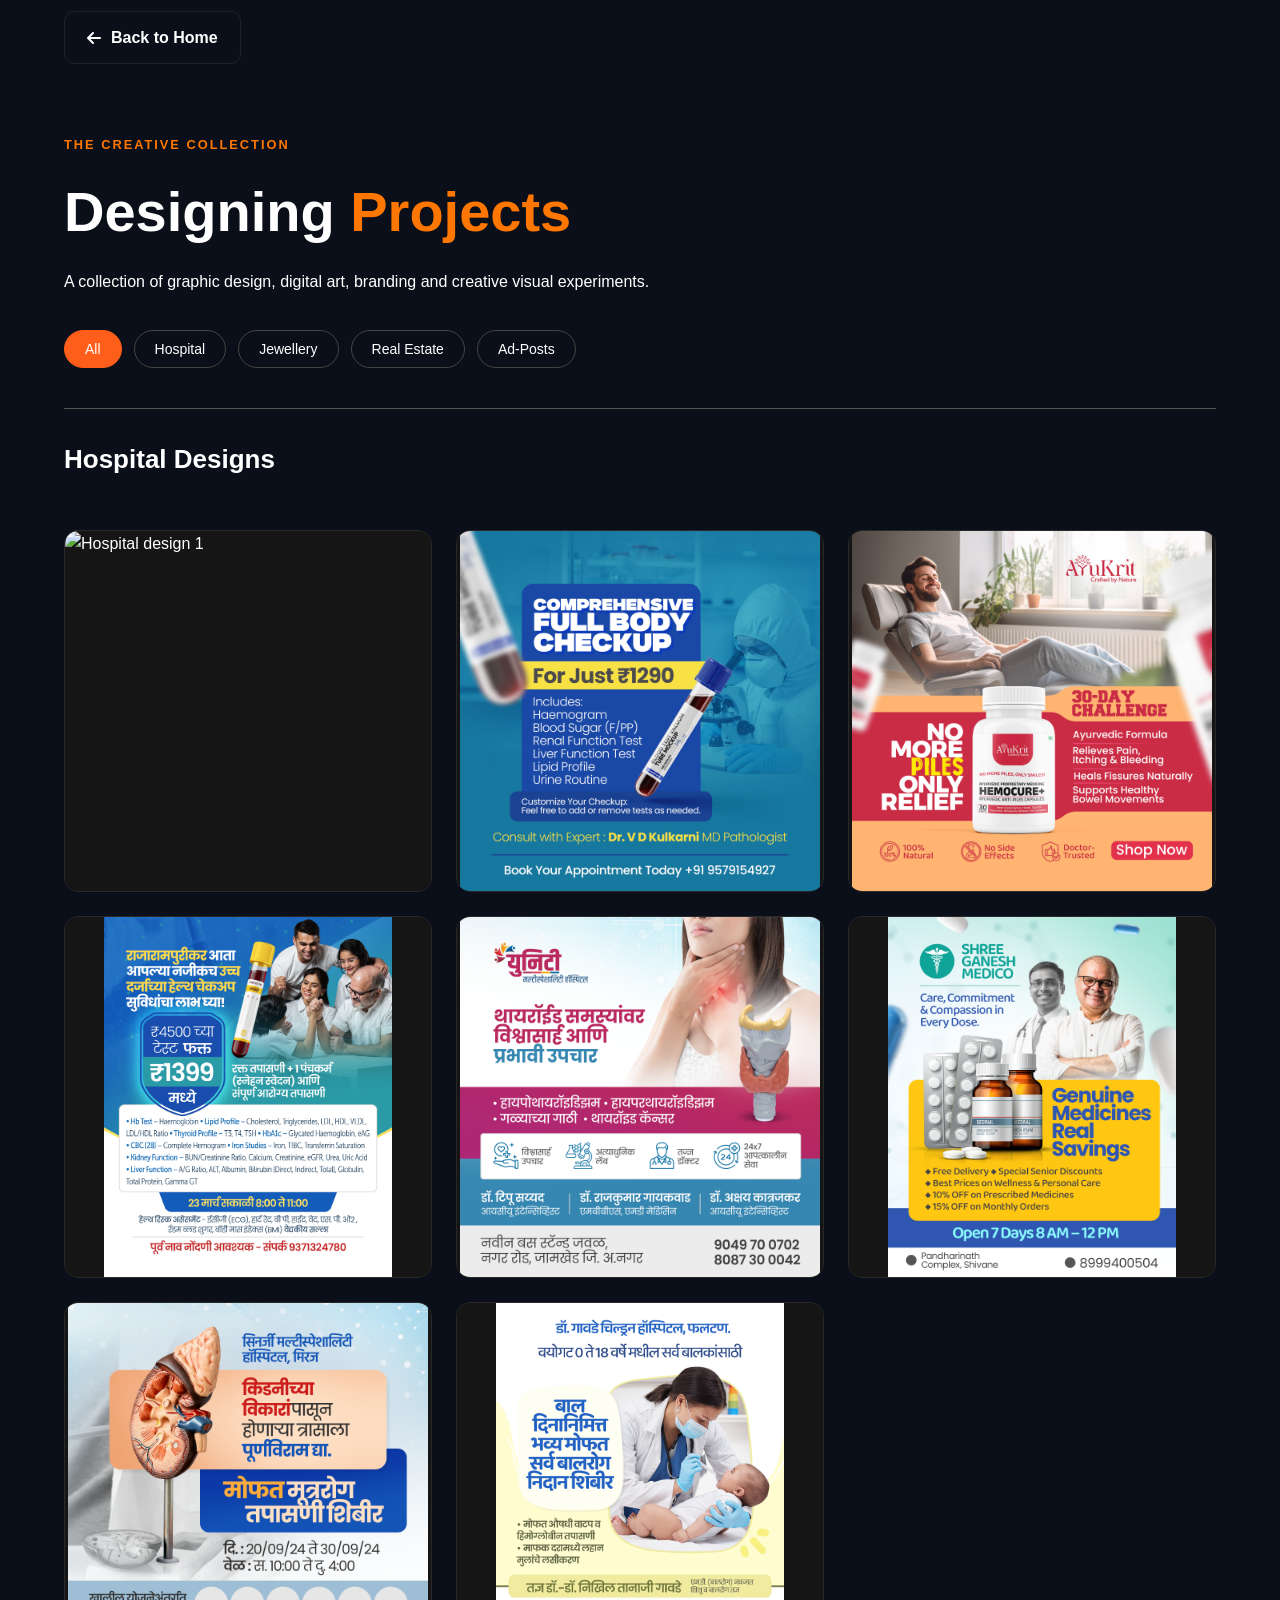
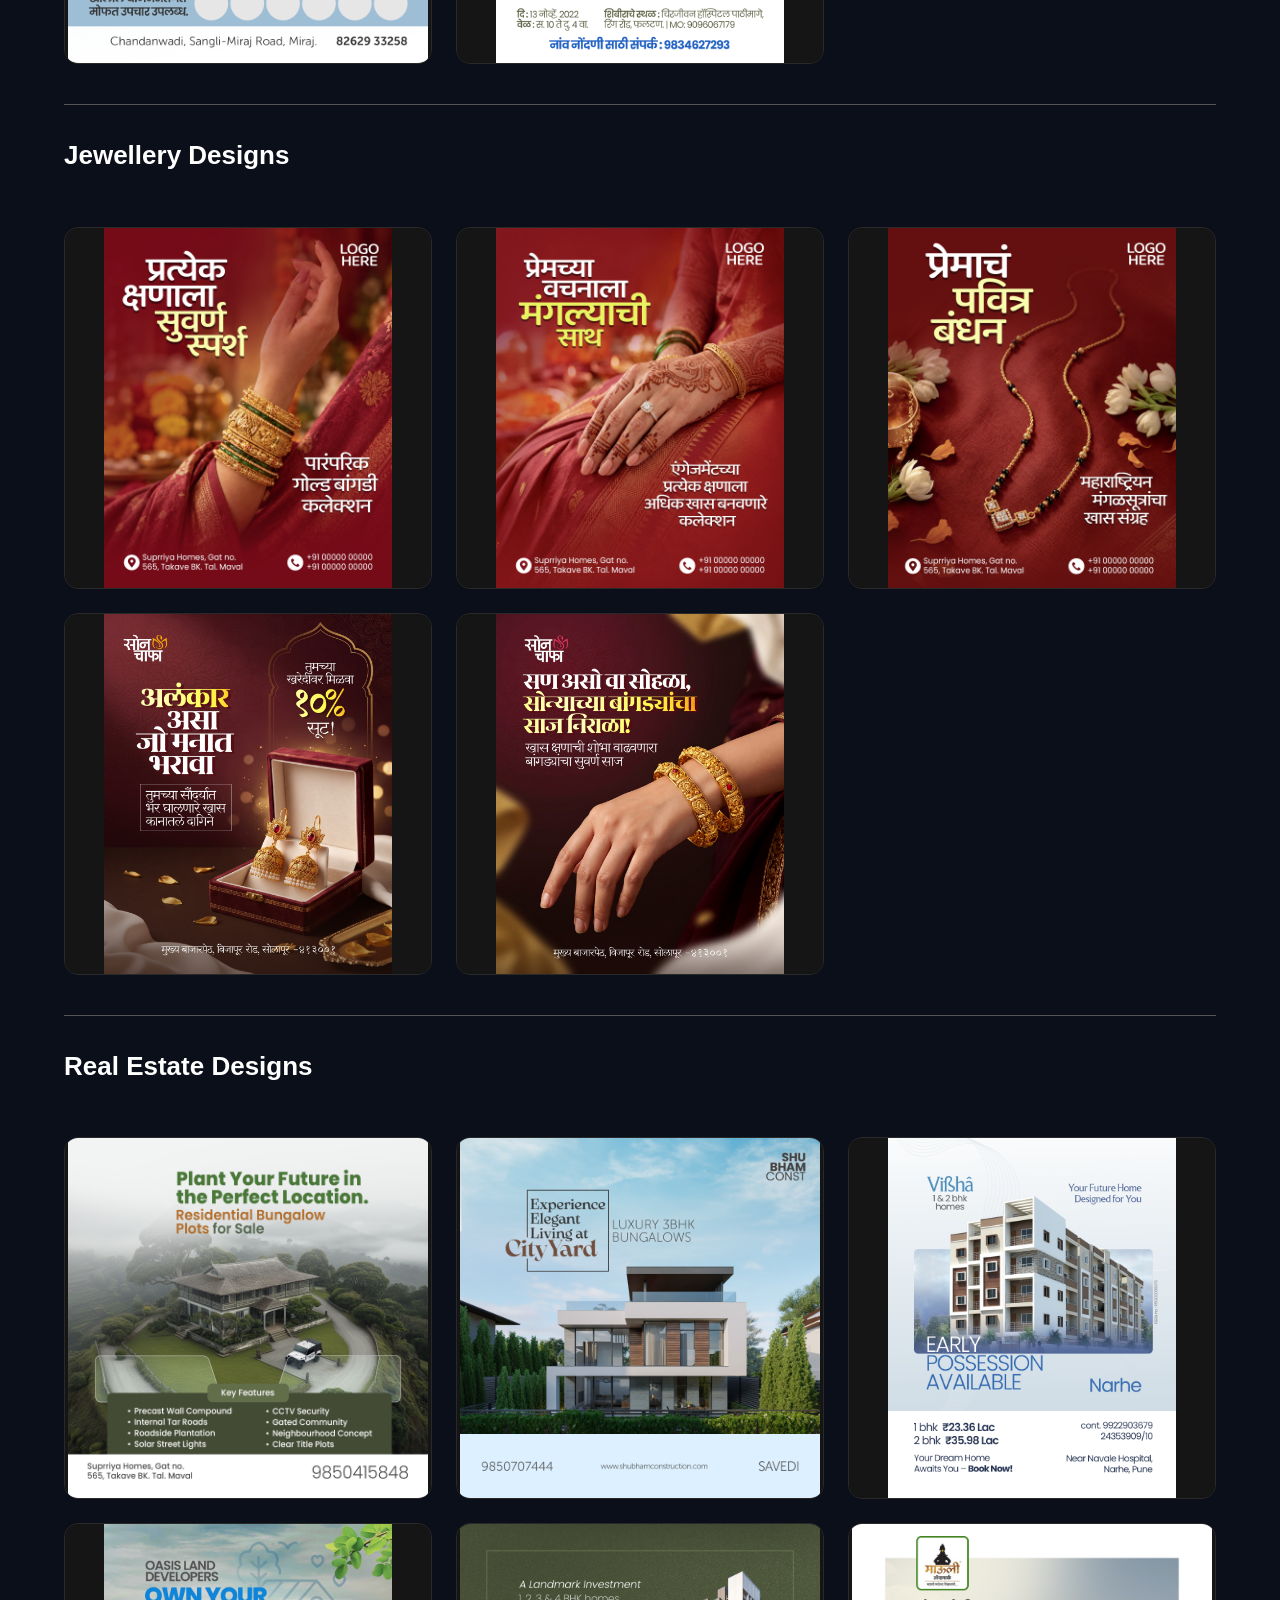
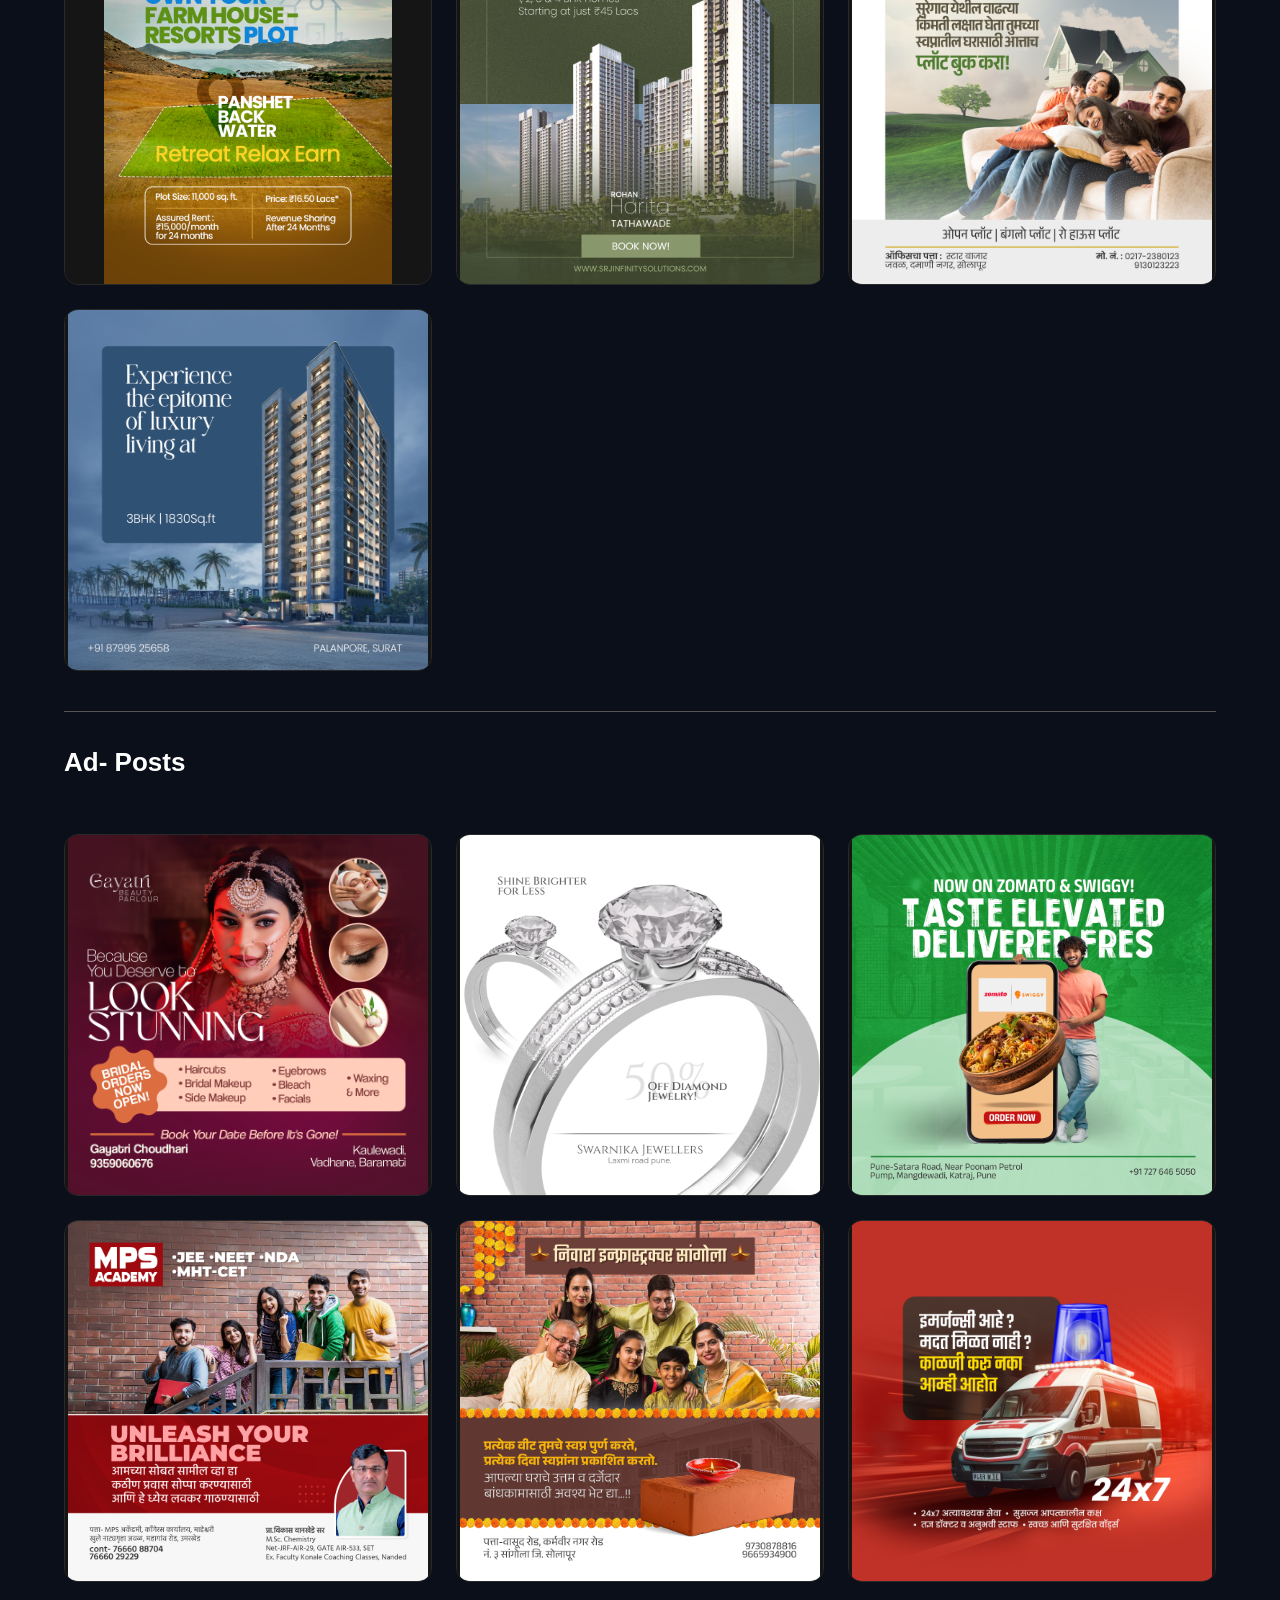
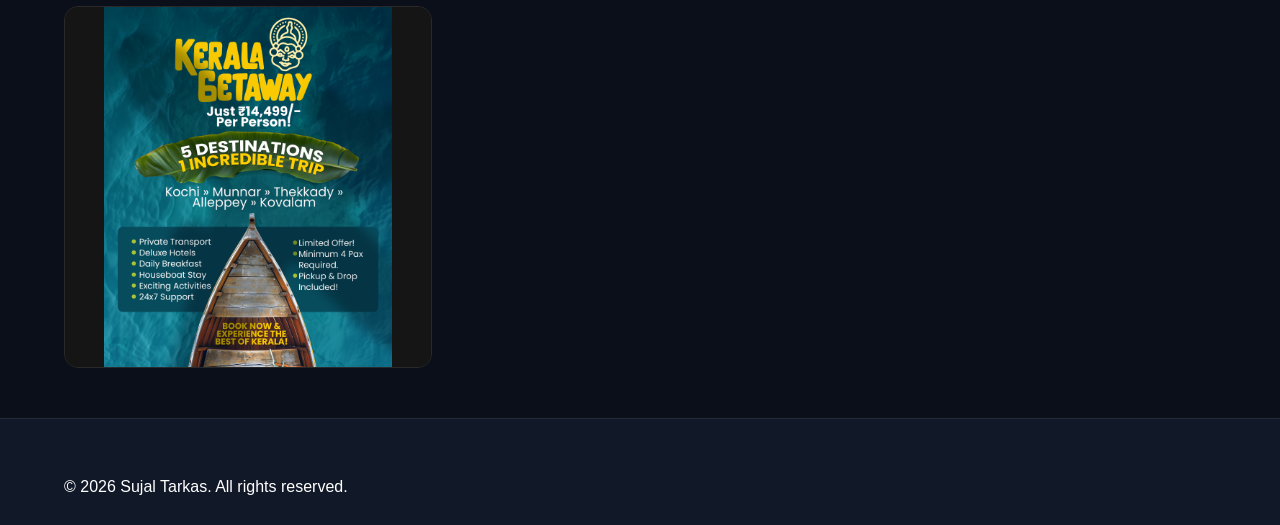
==== commit ad77fc78: "Add files via upload" ====
--- a/designing.html
+++ b/designing.html
@@ -65,7 +65,7 @@
     <div class="creative-projects designing-page-projects">
 
         <article class="creative-project">
-            <img src="assets/designing/hospital/hospital-1.png"
+            <img src="assets/designing/hospital/hospital-1.webp"
                  alt="Hospital design 1" loading="lazy">
         </article>
 
--- a/style.css
+++ b/style.css
@@ -4032,4 +4032,405 @@
 
 .creative-page + .footer {
     margin-top: 20px;
-}+}
+
+/* ==============================
+   MOBILE HEADER FIX
+   Desktop remains unchanged
+============================== */
+
+@media screen and (max-width: 768px) {
+
+    .navbar {
+        width: 100%;
+        max-width: 100%;
+        left: 0;
+        right: 0;
+    }
+
+    .navbar .nav-container {
+        width: 100%;
+        max-width: 100%;
+        min-width: 0;
+        padding-left: 16px;
+        padding-right: 16px;
+        display: flex;
+        align-items: center;
+        justify-content: space-between;
+        gap: 10px;
+    }
+
+    .navbar .logo {
+        flex: 1 1 auto;
+        min-width: 0;
+        white-space: nowrap;
+        font-size: clamp(14px, 4vw, 18px);
+    }
+
+    .navbar .nav-actions {
+        flex: 0 0 auto;
+        display: flex;
+        align-items: center;
+        justify-content: flex-end;
+        gap: 8px;
+        margin-left: auto;
+    }
+
+    .navbar .icon-btn,
+    .navbar .menu-btn {
+        flex: 0 0 40px;
+        width: 40px;
+        min-width: 40px;
+        height: 40px;
+        padding: 0;
+        display: flex;
+        align-items: center;
+        justify-content: center;
+    }
+
+    .navbar .nav-menu {
+        max-width: 100%;
+        box-sizing: border-box;
+    }
+
+}
+
+@media screen and (max-width: 360px) {
+
+    .navbar .nav-container {
+        padding-left: 10px;
+        padding-right: 10px;
+        gap: 6px;
+    }
+
+    .navbar .nav-actions {
+        gap: 5px;
+    }
+
+    .navbar .logo {
+        font-size: 14px;
+    }
+
+}
+
+/* ==============================
+   SEPARATE MOBILE CONTACT CONTAINER
+   Desktop remains unchanged
+============================== */
+
+@media screen and (max-width: 768px) {
+
+    #contact .contact-grid {
+        display: flex !important;
+        flex-direction: column;
+        align-items: stretch;
+        width: 100%;
+        max-width: 100%;
+    }
+
+    #contact .mobile-contact-container {
+        display: block;
+        position: relative;
+        width: calc(100vw - 32px) !important;
+        max-width: none !important;
+        min-width: 0;
+        margin-left: calc((100% - (100vw - 32px)) / 2);
+        padding: 20px;
+        box-sizing: border-box;
+        align-self: center;
+    }
+
+    #contact .mobile-contact-container .contact-form {
+        width: 100%;
+        max-width: none;
+        min-width: 0;
+        margin: 0;
+        box-sizing: border-box;
+    }
+
+    #contact .mobile-contact-container .form-row {
+        display: grid;
+        grid-template-columns: minmax(0, 1fr);
+        width: 100%;
+    }
+
+    #contact .mobile-contact-container .form-group,
+    #contact .mobile-contact-container input,
+    #contact .mobile-contact-container textarea {
+        width: 100%;
+        max-width: 100%;
+        min-width: 0;
+        box-sizing: border-box;
+    }
+
+}
+
+/* POCO M3 - CONTACT FORM WIDTH TEST */
+@media screen and (max-width: 768px) {
+
+    #contact .contact-form-wrapper {
+        width: calc(100vw - 24px) !important;
+        max-width: calc(100vw - 24px) !important;
+        min-width: 0 !important;
+        margin-left: calc((100% - (100vw - 24px)) / 2) !important;
+        padding: 20px !important;
+        box-sizing: border-box !important;
+    }
+
+    #contact .contact-form {
+        width: 100% !important;
+        max-width: 100% !important;
+        min-width: 0 !important;
+        box-sizing: border-box !important;
+    }
+
+    #contact .form-row {
+        grid-template-columns: minmax(0, 1fr) !important;
+    }
+
+    #contact .form-group input,
+    #contact .form-group textarea {
+        width: 100% !important;
+        max-width: 100% !important;
+        min-width: 0 !important;
+        box-sizing: border-box !important;
+    }
+
+}
+
+/* MOBILE SKILLS - FIX COMPRESSED LAYOUT */
+
+.mobile-skills-section {
+    display: none !important;
+}
+
+@media screen and (max-width: 768px) {
+
+    /* Hide original skills section only on mobile */
+    #skills {
+        display: none !important;
+    }
+
+    /* Show separate mobile section */
+    #skills-mobile {
+        display: block !important;
+        width: 100% !important;
+        max-width: 100% !important;
+        height: auto !important;
+        min-height: 0 !important;
+        overflow: visible !important;
+        padding: 50px 0 !important;
+        box-sizing: border-box !important;
+    }
+
+    #skills-mobile .container {
+        display: block !important;
+        width: 100% !important;
+        max-width: 100% !important;
+        margin: 0 auto !important;
+        padding: 0 18px !important;
+        box-sizing: border-box !important;
+    }
+
+    #skills-mobile .section-heading {
+        display: block !important;
+        width: 100% !important;
+        margin-bottom: 28px !important;
+        text-align: left !important;
+    }
+
+    #skills-mobile .skills-grid {
+        display: flex !important;
+        flex-direction: column !important;
+        flex-wrap: nowrap !important;
+        align-items: stretch !important;
+        justify-content: flex-start !important;
+        gap: 14px !important;
+        width: 100% !important;
+        max-width: 100% !important;
+        height: auto !important;
+        margin: 0 !important;
+        padding: 0 !important;
+    }
+
+    #skills-mobile .skill-card {
+        display: flex !important;
+        flex-direction: row !important;
+        align-items: center !important;
+        justify-content: flex-start !important;
+        gap: 16px !important;
+        width: 100% !important;
+        max-width: 100% !important;
+        min-width: 0 !important;
+        height: auto !important;
+        min-height: 88px !important;
+        padding: 18px !important;
+        margin: 0 !important;
+        flex-shrink: 0 !important;
+        text-align: left !important;
+        box-sizing: border-box !important;
+        overflow: visible !important;
+    }
+
+    #skills-mobile .skill-icon {
+        display: flex !important;
+        flex: 0 0 48px !important;
+        width: 48px !important;
+        min-width: 48px !important;
+        height: 48px !important;
+        align-items: center !important;
+        justify-content: center !important;
+        margin: 0 !important;
+    }
+
+    #skills-mobile .skill-info {
+        display: block !important;
+        position: static !important;
+        flex: 1 1 0% !important;
+        width: auto !important;
+        min-width: 0 !important;
+        max-width: 100% !important;
+        height: auto !important;
+        visibility: visible !important;
+        opacity: 1 !important;
+        overflow: visible !important;
+        text-align: left !important;
+    }
+
+    #skills-mobile .skill-info h3 {
+        display: block !important;
+        margin: 0 0 5px !important;
+        font-size: 16px !important;
+        line-height: 1.4 !important;
+        visibility: visible !important;
+        opacity: 1 !important;
+        white-space: normal !important;
+        overflow-wrap: anywhere !important;
+    }
+
+    #skills-mobile .skill-info p {
+        display: block !important;
+        margin: 0 !important;
+        font-size: 13px !important;
+        line-height: 1.5 !important;
+        visibility: visible !important;
+        opacity: 1 !important;
+        white-space: normal !important;
+        overflow-wrap: anywhere !important;
+    }
+}
+
+/* =========================
+   MOBILE NAVIGATION
+========================= */
+
+
+@media screen and (max-width: 768px) {
+    .navbar {
+        position: fixed !important;
+        top: 0 !important;
+        left: 0 !important;
+        right: 0 !important;
+        width: 100% !important;
+        z-index: 10000 !important;
+        overflow: visible !important;
+    }
+
+    .nav-container {
+        position: relative !important;
+        overflow: visible !important;
+    }
+
+    #navMenu {
+        display: none !important;
+        position: absolute !important;
+        top: 100% !important;
+        left: 0 !important;
+        right: 0 !important;
+
+        width: 100% !important;
+        height: auto !important;
+        max-height: 75vh !important;
+        overflow-y: auto !important;
+
+        flex-direction: column !important;
+        align-items: stretch !important;
+        gap: 4px !important;
+
+        margin-top: 10px !important;
+        padding: 12px 18px !important;
+
+        background: var(--background-secondary) !important;
+        border: 1px solid #374151 !important;
+        border-radius: 12px !important;
+
+        box-sizing: border-box !important;
+        z-index: 10001 !important;
+    }
+
+    #navMenu.active {
+        display: flex !important;
+        visibility: visible !important;
+        opacity: 1 !important;
+    }
+
+    #navMenu .nav-link {
+        display: block !important;
+        width: 100% !important;
+        padding: 12px !important;
+        text-align: left !important;
+        visibility: visible !important;
+        opacity: 1 !important;
+        box-sizing: border-box !important;
+    }
+
+    #menuToggle {
+        display: flex !important;
+        position: relative !important;
+        z-index: 10002 !important;
+        min-width: 40px !important;
+        min-height: 40px !important;
+        align-items: center !important;
+        justify-content: center !important;
+        cursor: pointer !important;
+        pointer-events: auto !important;
+    }
+}
+
+/* Hide the optional mobile-only Skills link if present */
+.mobile-skills-link {
+    display: none !important;
+}
+
+/* Skills navigation link */
+.mobile-skills-link {
+    display: none !important;
+}
+
+@media screen and (max-width: 768px) {
+    #navMenu .mobile-skills-link {
+        display: block !important;
+    }
+}
+
+/* MOBILE DROPDOWN - LIGHT MODE FIX */
+@media screen and (max-width: 768px) {
+    body.light-mode #navMenu,
+    body.light-mode #navMenu.active {
+        background: #ffffff !important;
+        background-color: #ffffff !important;
+        color: #111827 !important;
+        border-color: #d1d5db !important;
+    }
+
+    body.light-mode #navMenu .nav-link,
+    body.light-mode #navMenu .nav-link.active {
+        color: #111827 !important;
+        background: transparent !important;
+    }
+
+    body.light-mode #navMenu .nav-link:hover {
+        background: #f3f4f6 !important;
+        color: #111827 !important;
+    }
+}
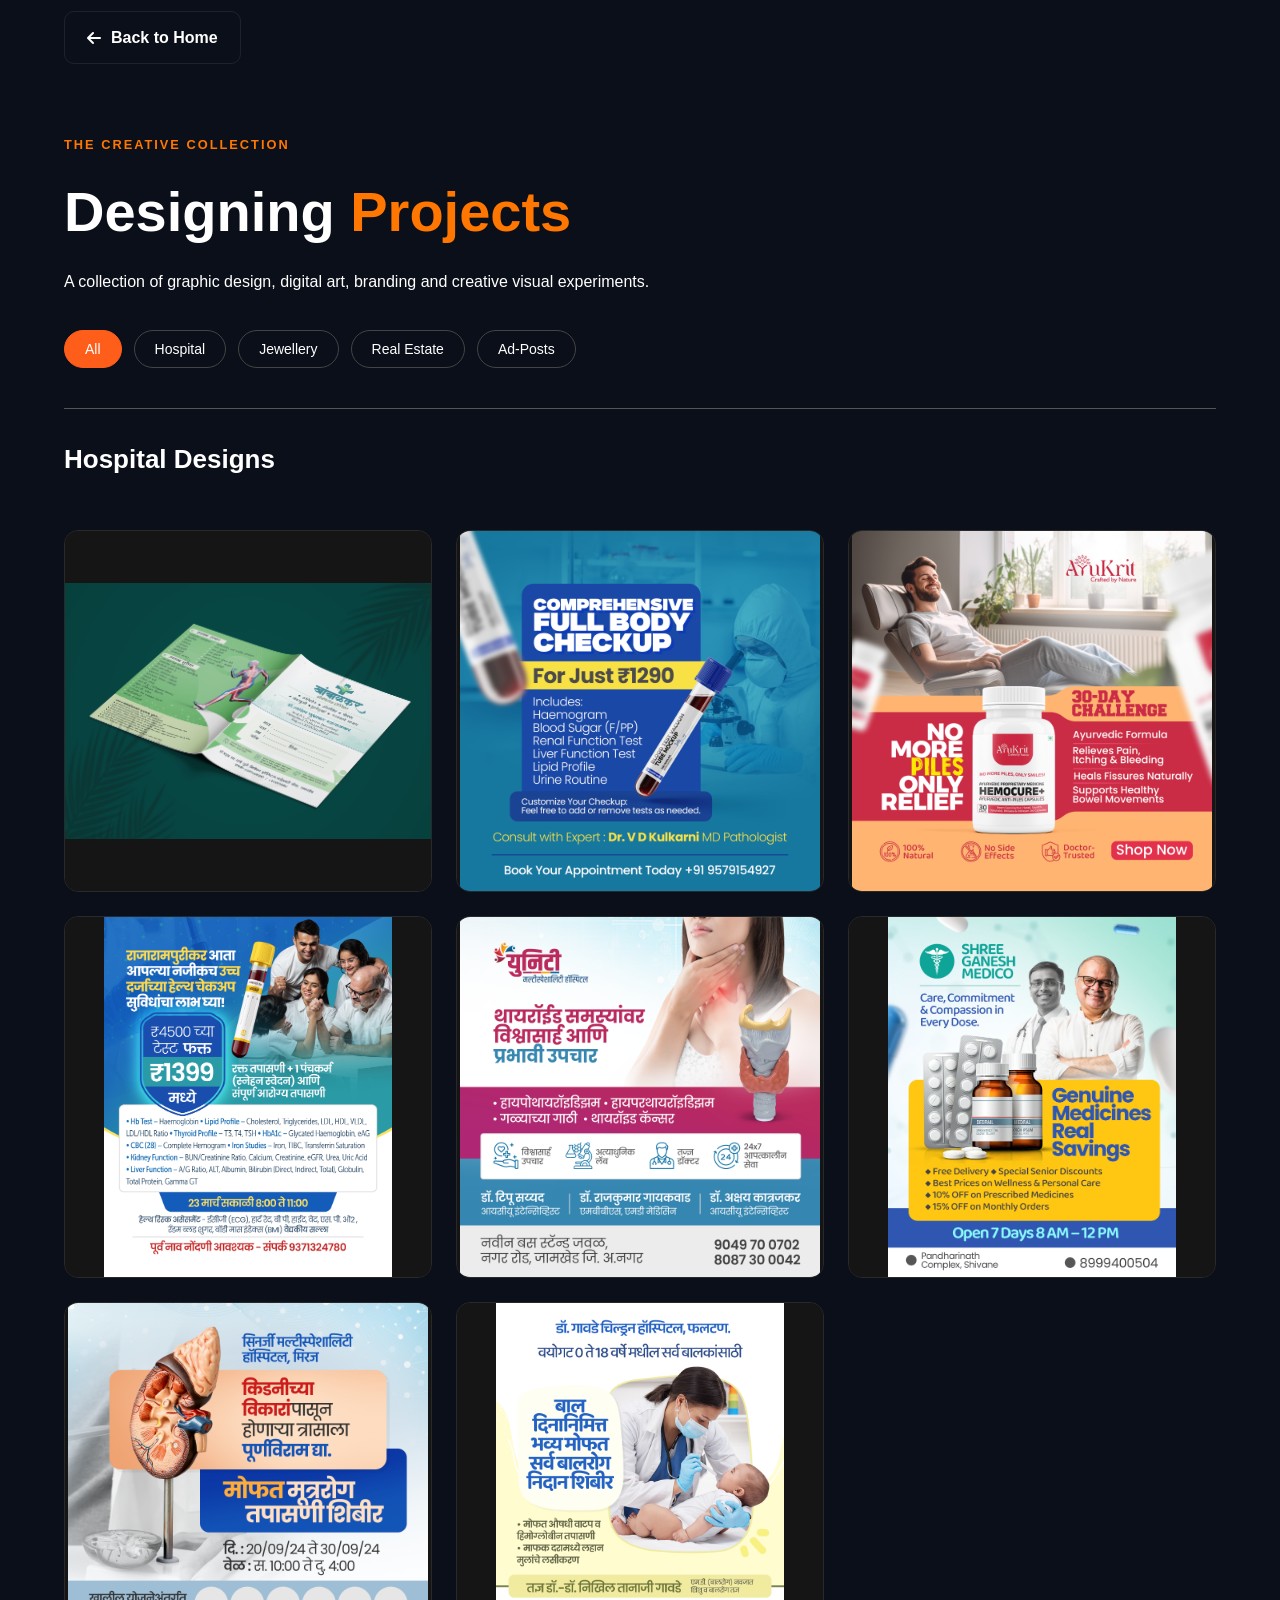
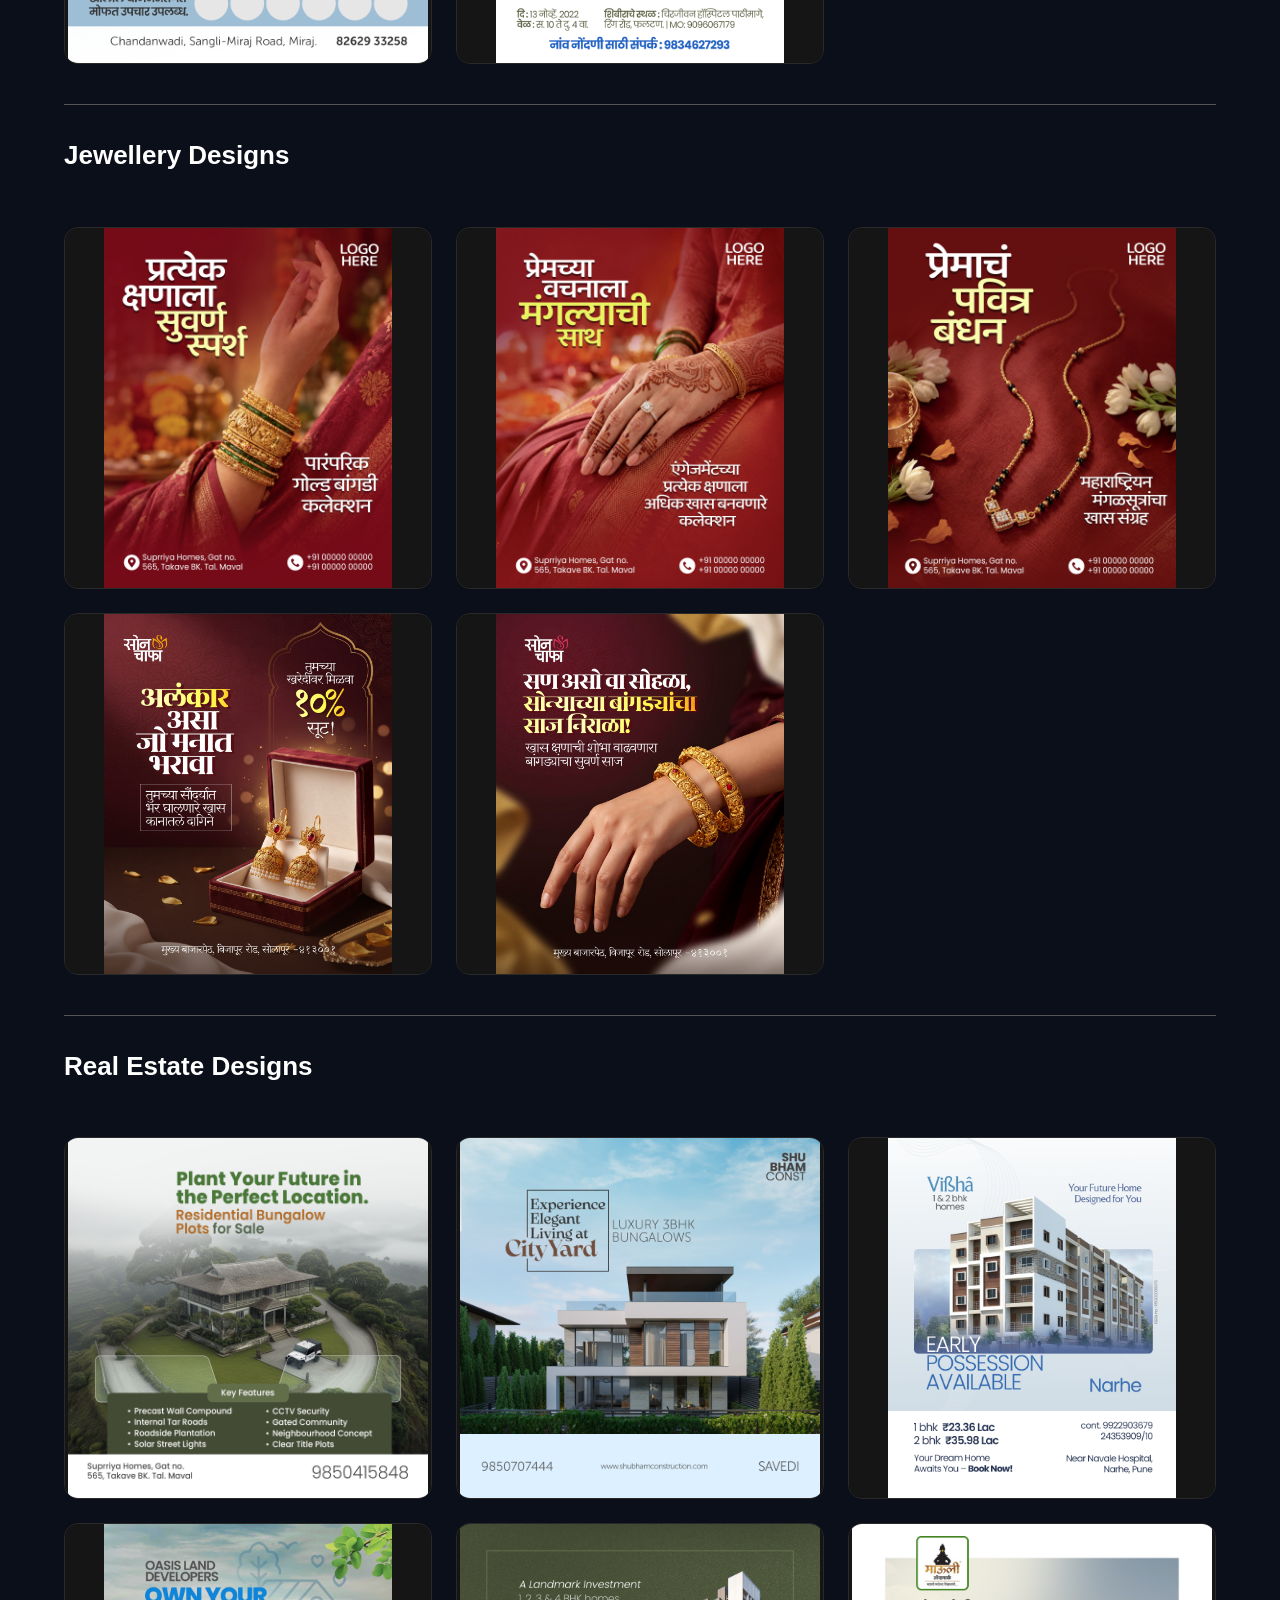
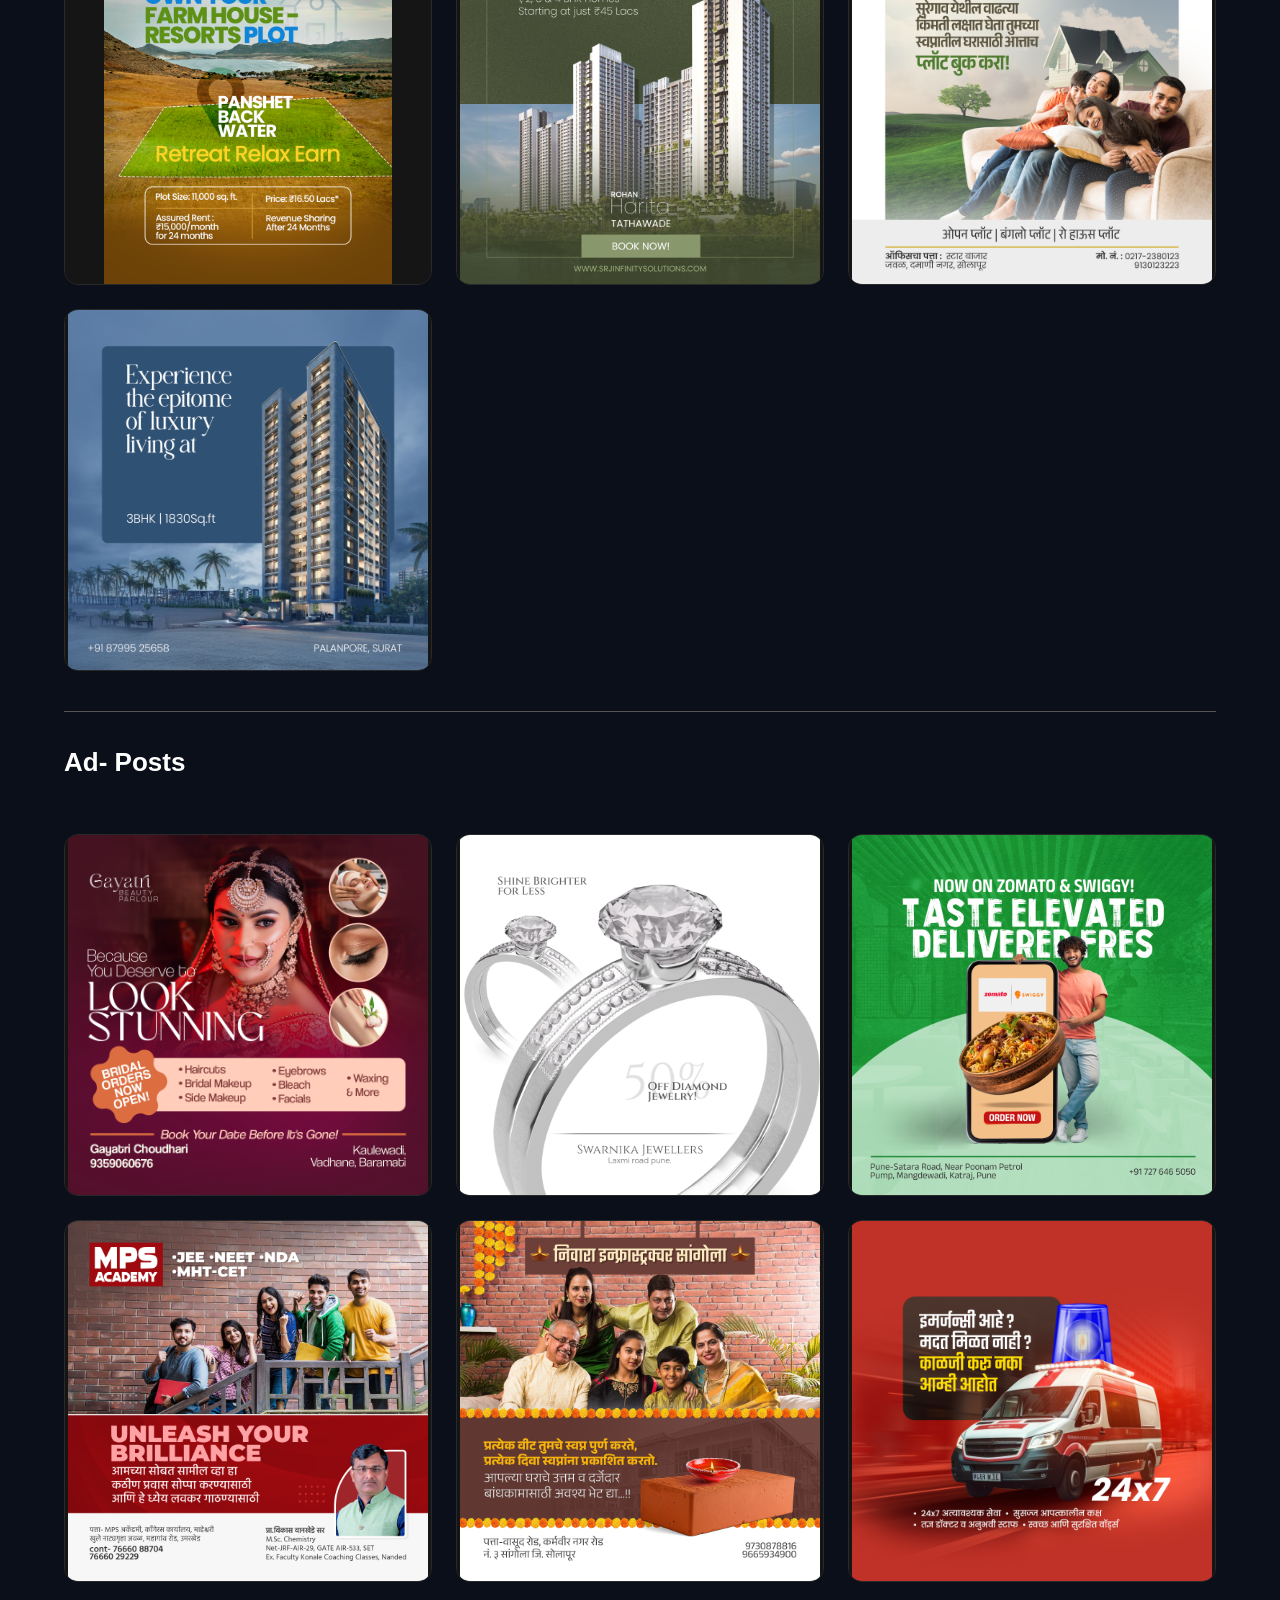
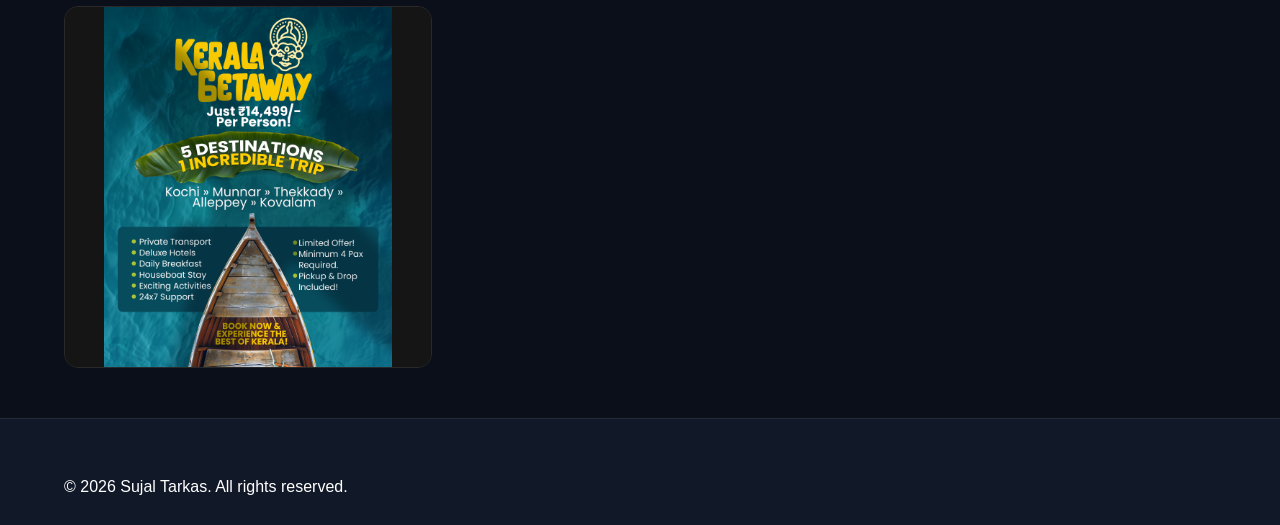
==== commit 8805defe: "Add files via upload" ====
--- a/designing.html
+++ b/designing.html
@@ -65,43 +65,43 @@
     <div class="creative-projects designing-page-projects">
 
         <article class="creative-project">
-            <img src="assets/designing/hospital/hospital-1.webp"
-                 alt="Hospital design 1" loading="lazy">
+            <img src="assets/designing/hospital/hospital-1.png"
+                 alt="Hospital design 1" loading="eager">
         </article>
 
         <article class="creative-project">
             <img src="assets/designing/hospital/hospital-2.png"
-                 alt="Hospital design 2" loading="lazy">
+                 alt="Hospital design 2" loading="eager">
         </article>
 
         <article class="creative-project">
             <img src="assets/designing/hospital/hospital-3.png"
-                 alt="Hospital design 3" loading="lazy">
+                 alt="Hospital design 3" loading="eager">
         </article>
 
         <article class="creative-project">
             <img src="assets/designing/hospital/hospital-4.png"
-                 alt="Hospital design 4" loading="lazy">
+                 alt="Hospital design 4" loading="eager">
         </article>
 
         <article class="creative-project">
             <img src="assets/designing/hospital/hospital-5.png"
-                 alt="Hospital design 5" loading="lazy">
+                 alt="Hospital design 5" loading="eager">
         </article>
 
         <article class="creative-project">
             <img src="assets/designing/hospital/hospital-6.png"
-                 alt="Hospital design 6" loading="lazy">
+                 alt="Hospital design 6" loading="eager">
         </article>
 
         <article class="creative-project">
             <img src="assets/designing/hospital/hospital-7.png"
-                 alt="Hospital design 7" loading="lazy">
+                 alt="Hospital design 7" loading="eager">
         </article>
 
         <article class="creative-project">
             <img src="assets/designing/hospital/hospital-8.png"
-                 alt="Hospital design 8" loading="lazy">
+                 alt="Hospital design 8" loading="eager">
         </article>
 
     </div>
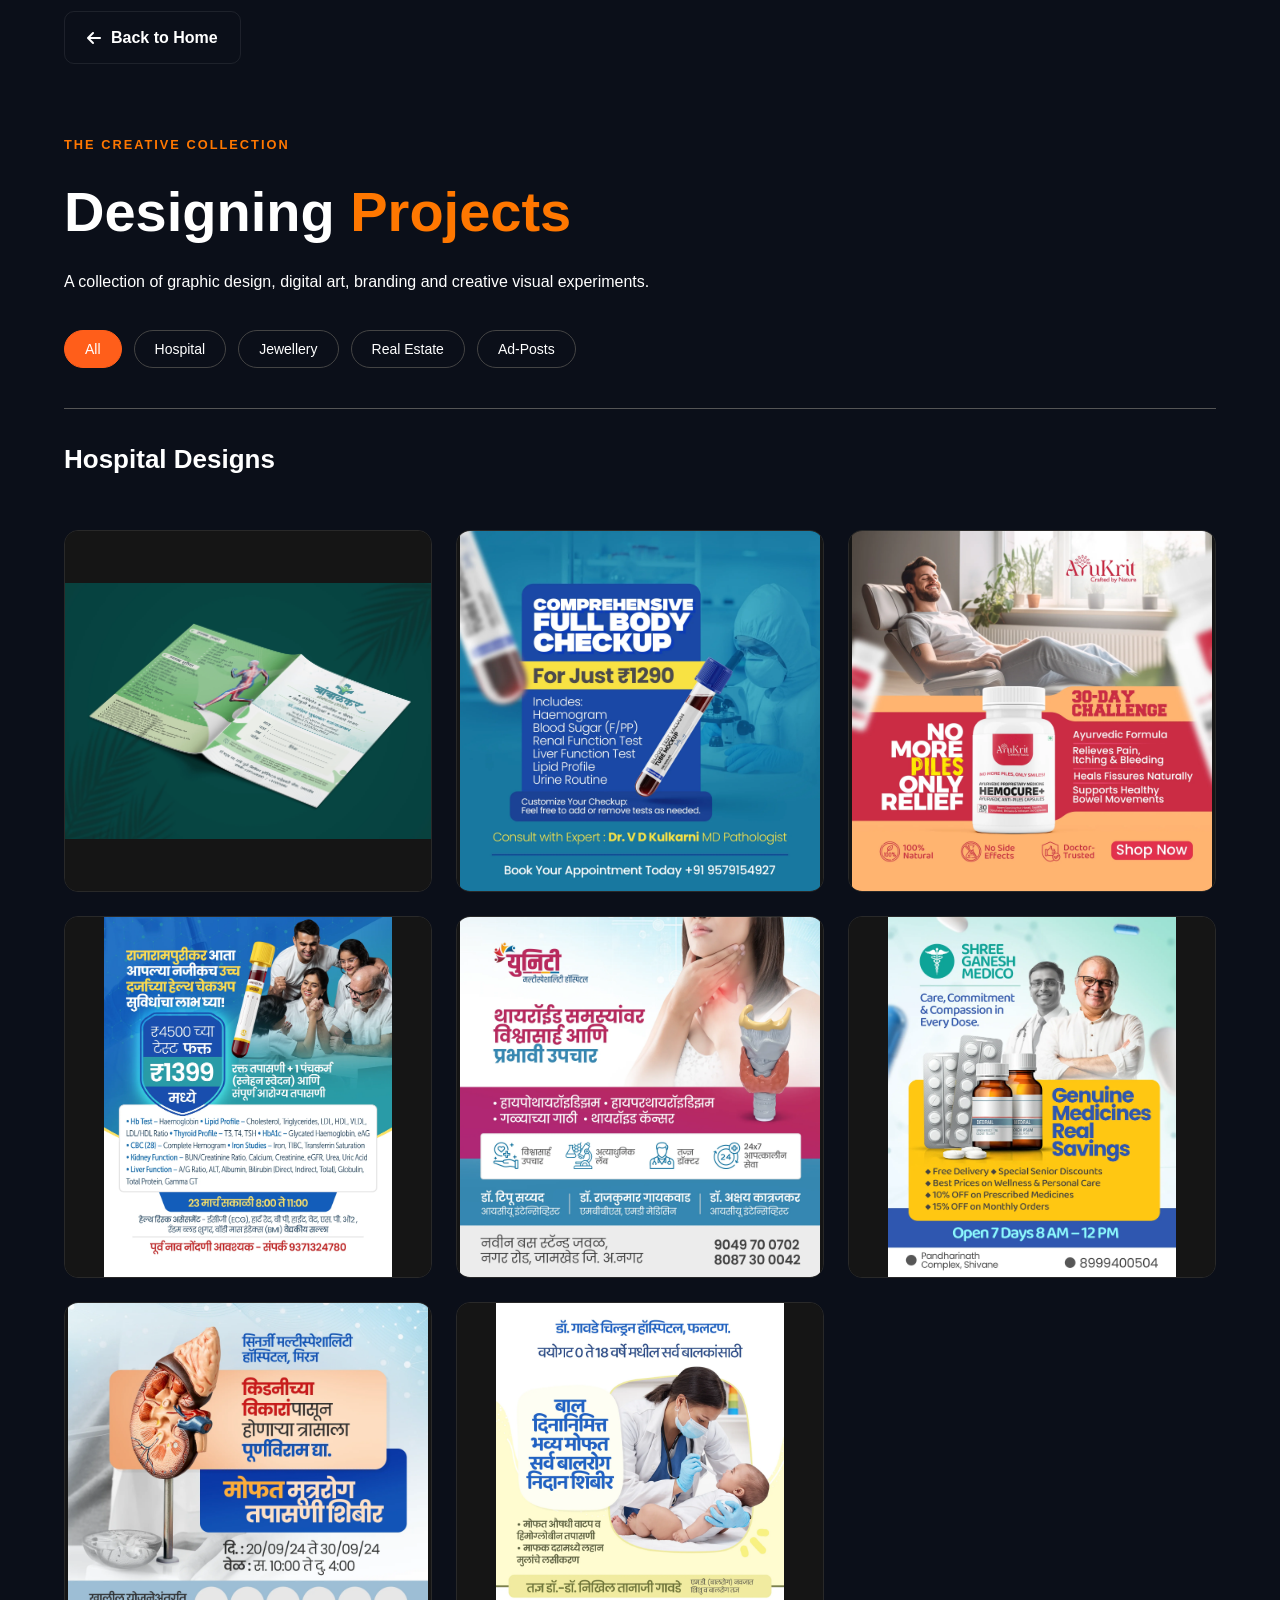
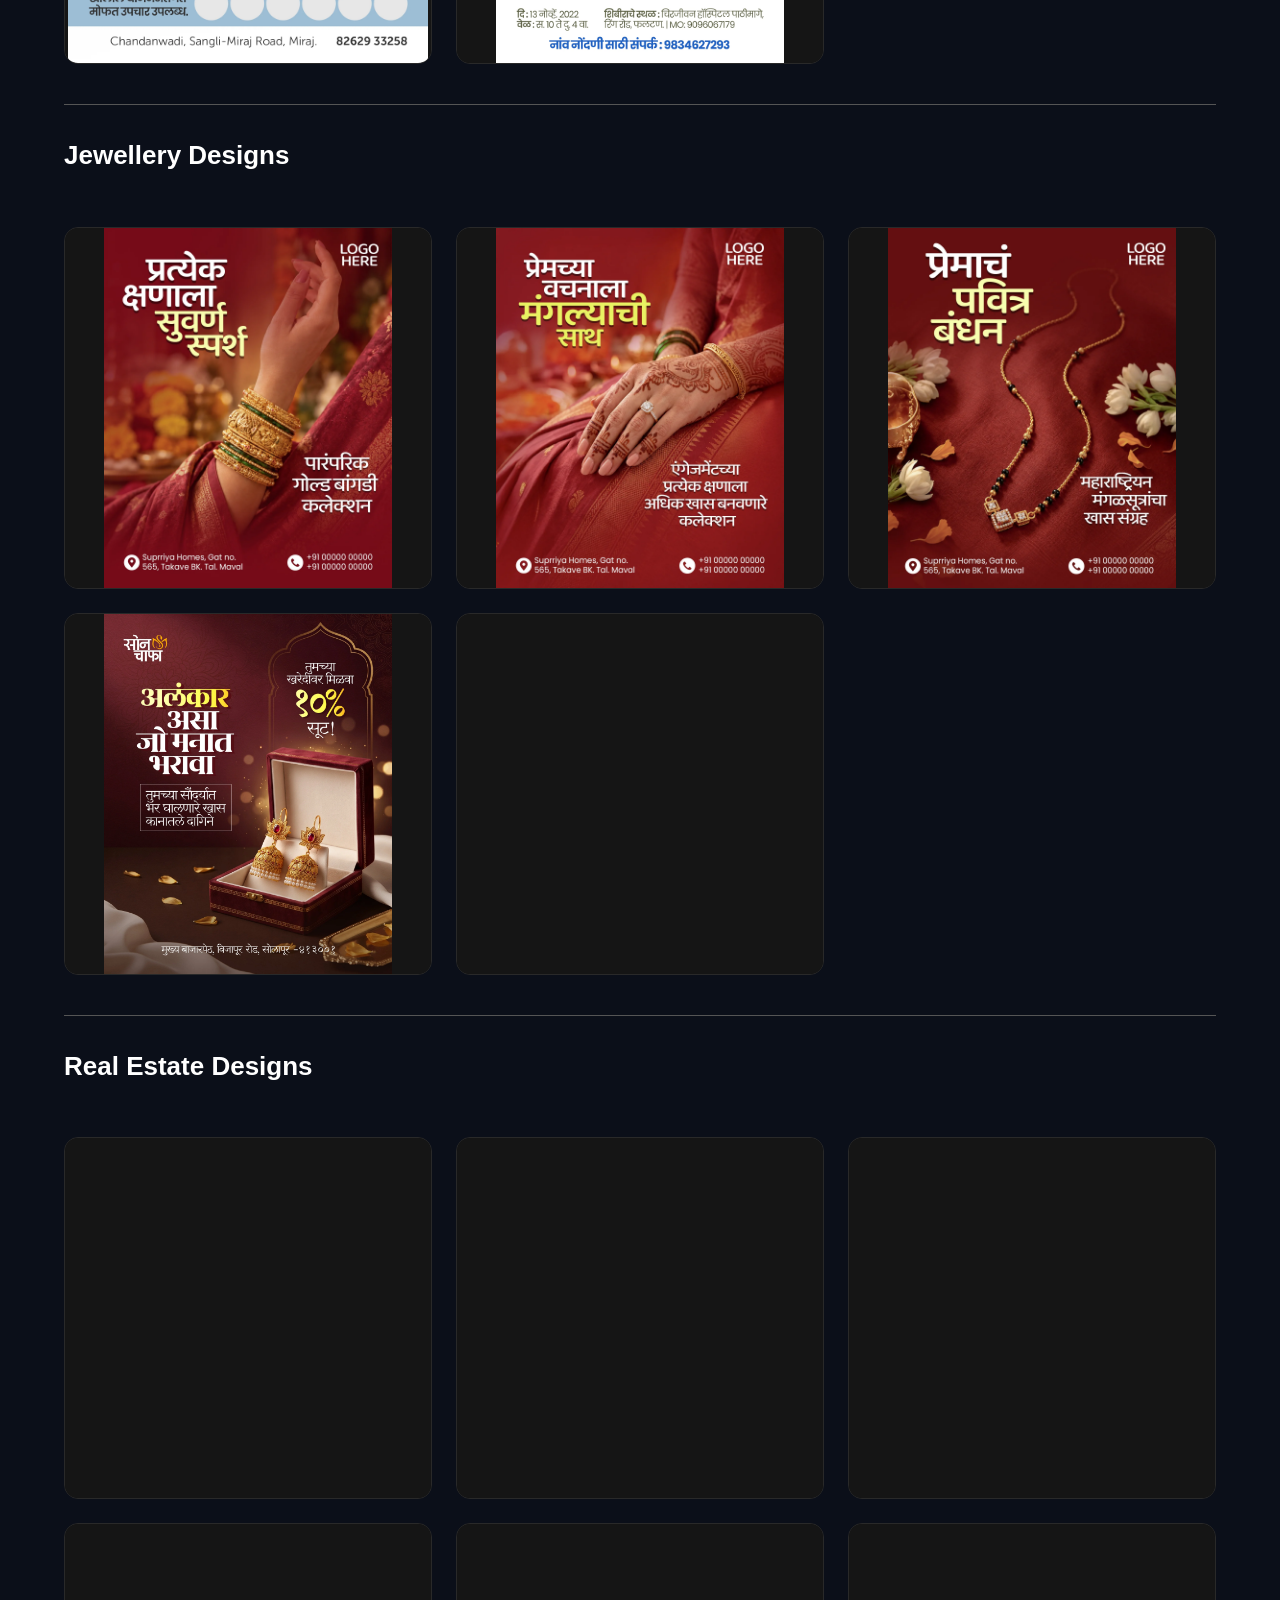
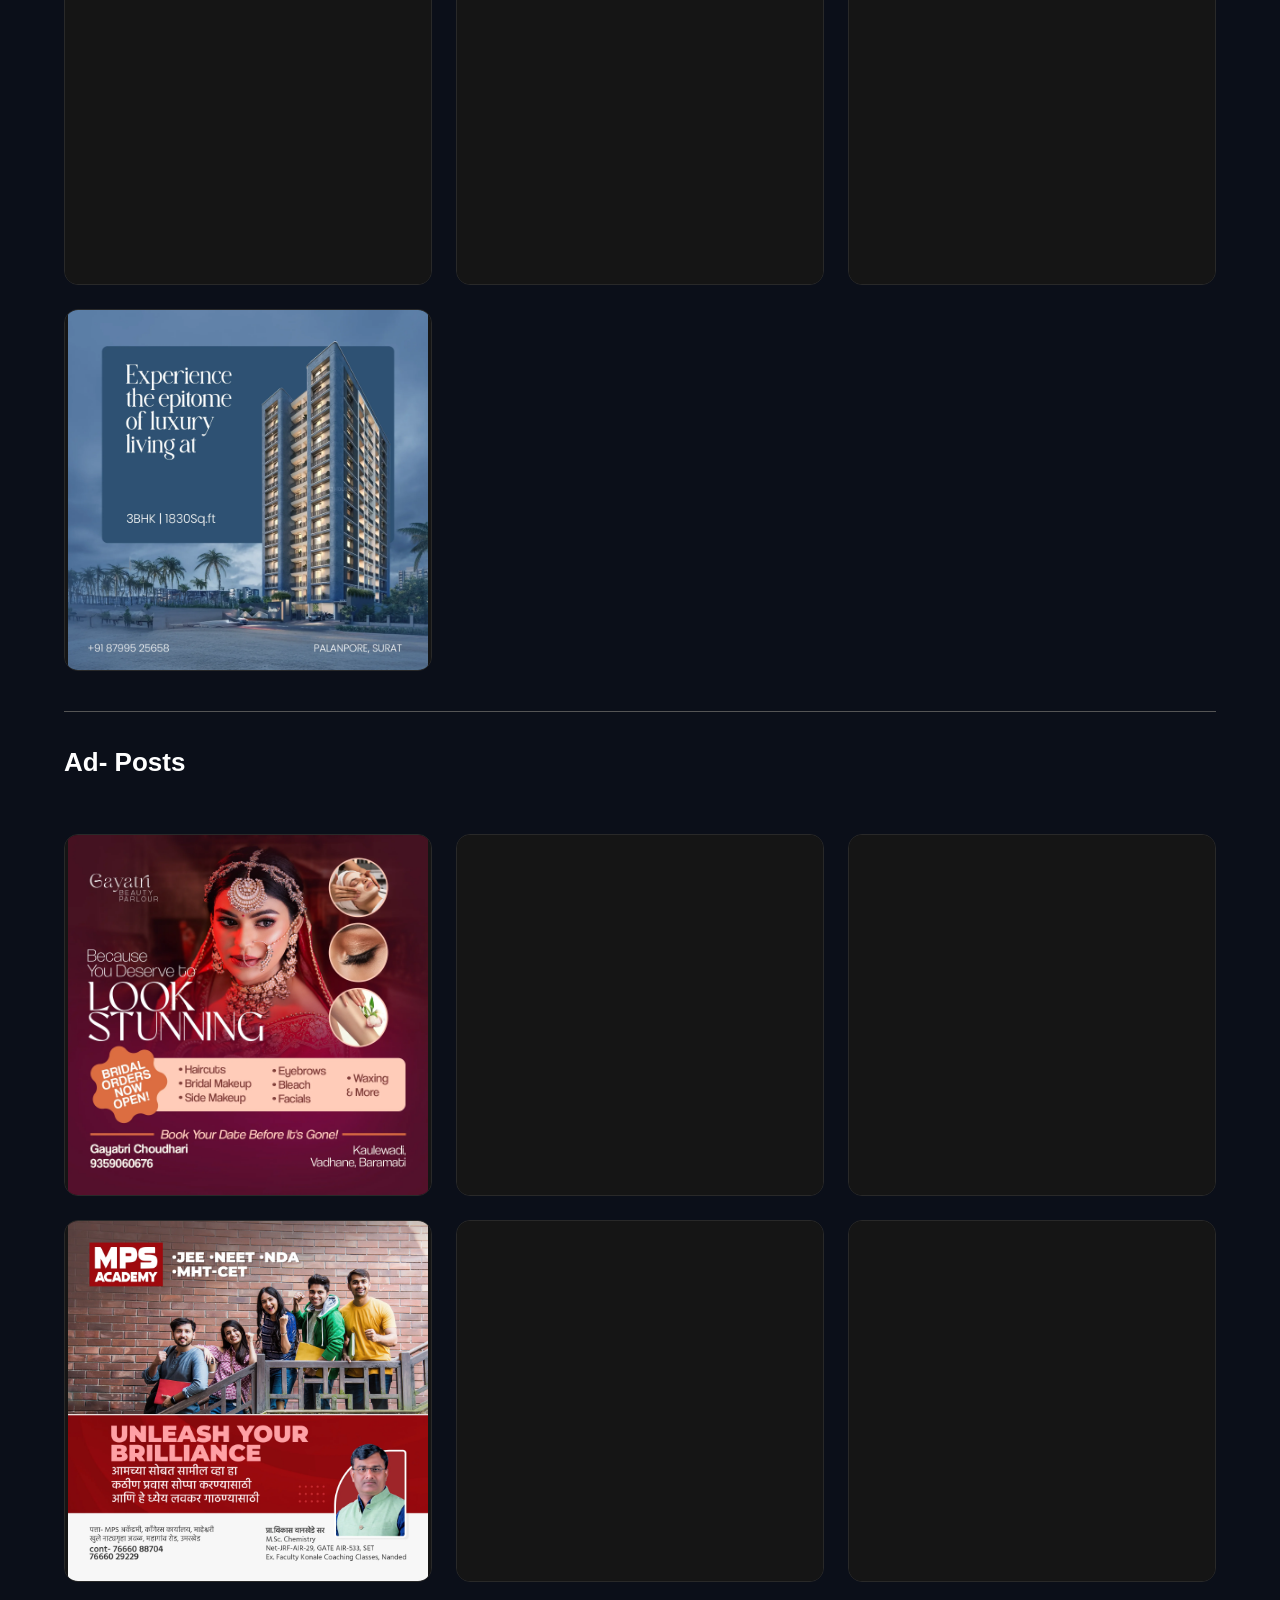
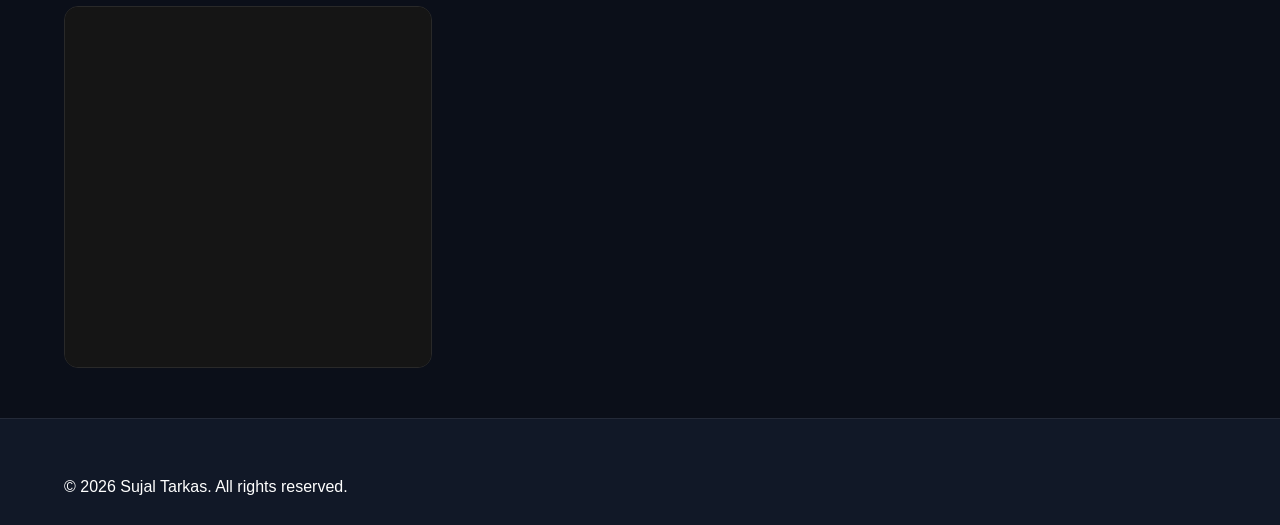
==== commit 5912f491: "Add files via upload" ====
--- a/designing.html
+++ b/designing.html
@@ -65,43 +65,43 @@
     <div class="creative-projects designing-page-projects">
 
         <article class="creative-project">
-            <img src="assets/designing/hospital/hospital-1.png"
-                 alt="Hospital design 1" loading="eager">
-        </article>
-
-        <article class="creative-project">
-            <img src="assets/designing/hospital/hospital-2.png"
-                 alt="Hospital design 2" loading="eager">
-        </article>
-
-        <article class="creative-project">
-            <img src="assets/designing/hospital/hospital-3.png"
-                 alt="Hospital design 3" loading="eager">
-        </article>
-
-        <article class="creative-project">
-            <img src="assets/designing/hospital/hospital-4.png"
-                 alt="Hospital design 4" loading="eager">
-        </article>
-
-        <article class="creative-project">
-            <img src="assets/designing/hospital/hospital-5.png"
-                 alt="Hospital design 5" loading="eager">
-        </article>
-
-        <article class="creative-project">
-            <img src="assets/designing/hospital/hospital-6.png"
-                 alt="Hospital design 6" loading="eager">
-        </article>
-
-        <article class="creative-project">
-            <img src="assets/designing/hospital/hospital-7.png"
-                 alt="Hospital design 7" loading="eager">
-        </article>
-
-        <article class="creative-project">
-            <img src="assets/designing/hospital/hospital-8.png"
-                 alt="Hospital design 8" loading="eager">
+            <img src="assets/designing/hospital/hospital-1.webp"
+                 alt="Hospital design 1" loading="lazy" decoding="async">
+        </article>
+
+        <article class="creative-project">
+            <img src="assets/designing/hospital/hospital-2.webp"
+                 alt="Hospital design 2" loading="lazy" decoding="async">
+        </article>
+
+        <article class="creative-project">
+            <img src="assets/designing/hospital/hospital-3.webp"
+                 alt="Hospital design 3" loading="lazy" decoding="async">
+        </article>
+
+        <article class="creative-project">
+            <img src="assets/designing/hospital/hospital-4.webp"
+                 alt="Hospital design 4" loading="lazy" decoding="async">
+        </article>
+
+        <article class="creative-project">
+            <img src="assets/designing/hospital/hospital-5.webp"
+                 alt="Hospital design 5" loading="lazy" decoding="async">
+        </article>
+
+        <article class="creative-project">
+            <img src="assets/designing/hospital/hospital-6.webp"
+                 alt="Hospital design 6" loading="lazy" decoding="async">
+        </article>
+
+        <article class="creative-project">
+            <img src="assets/designing/hospital/hospital-7.webp"
+                 alt="Hospital design 7" loading="lazy" decoding="async">
+        </article>
+
+        <article class="creative-project">
+            <img src="assets/designing/hospital/hospital-8.webp"
+                 alt="Hospital design 8" loading="lazy" decoding="async">
         </article>
 
     </div>
@@ -116,28 +116,28 @@
     <div class="creative-projects designing-page-projects">
 
         <article class="creative-project">
-            <img src="assets/designing/jewellery/jewellery-4.png"
-                 alt="Jewellery design 1" loading="lazy">
-        </article>
-
-        <article class="creative-project">
-            <img src="assets/designing/jewellery/jewellery-5.png"
-                 alt="Jewellery design 2" loading="lazy">
-        </article>
-
-        <article class="creative-project">
-            <img src="assets/designing/jewellery/jewellery-3.png"
-                 alt="Jewellery design 3" loading="lazy">
-        </article>
-
-        <article class="creative-project">
-            <img src="assets/designing/jewellery/jewellery-1.png"
-                 alt="Jewellery design 4" loading="lazy">
-        </article>
-
-        <article class="creative-project">
-            <img src="assets/designing/jewellery/jewellery-2.png"
-                 alt="Jewellery design 5" loading="lazy">
+            <img src="assets/designing/jewellery/jewellery-4.webp"
+                 alt="Jewellery design 1" loading="lazy" decoding="async">
+        </article>
+
+        <article class="creative-project">
+            <img src="assets/designing/jewellery/jewellery-5.webp"
+                 alt="Jewellery design 2" loading="lazy" decoding="async">
+        </article>
+
+        <article class="creative-project">
+            <img src="assets/designing/jewellery/jewellery-3.webp"
+                 alt="Jewellery design 3" loading="lazy" decoding="async">
+        </article>
+
+        <article class="creative-project">
+            <img src="assets/designing/jewellery/jewellery-1.webp"
+                 alt="Jewellery design 4" loading="lazy" decoding="async">
+        </article>
+
+        <article class="creative-project">
+            <img src="assets/designing/jewellery/jewellery-2.webp"
+                 alt="Jewellery design 5" loading="lazy" decoding="async">
         </article>
 
     </div>
@@ -152,38 +152,38 @@
     <div class="creative-projects designing-page-projects">
 
         <article class="creative-project">
-            <img src="assets/designing/real-estate/real-estate-1.png"
-                 alt="Real estate design 1" loading="lazy">
-        </article>
-
-        <article class="creative-project">
-            <img src="assets/designing/real-estate/real-estate-2.png"
-                 alt="Real estate design 2" loading="lazy">
-        </article>
-
-        <article class="creative-project">
-            <img src="assets/designing/real-estate/real-estate-3.png"
-                 alt="Real estate design 3" loading="lazy">
-        </article>
-
-        <article class="creative-project">
-            <img src="assets/designing/real-estate/real-estate-4.png"
-                 alt="Real estate design 4" loading="lazy">
-        </article>
-
-        <article class="creative-project">
-            <img src="assets/designing/real-estate/real-estate-5.png"
-                 alt="Real estate design 5" loading="lazy">
-        </article>
-
-        <article class="creative-project">
-            <img src="assets/designing/real-estate/real-estate-6.png"
-                 alt="Real estate design 6" loading="lazy">
-        </article>
-
-        <article class="creative-project">
-            <img src="assets/designing/real-estate/real-estate-7.png"
-                 alt="Real estate design 7" loading="lazy">
+            <img src="assets/designing/real-estate/real-estate-1.webp"
+                 alt="Real estate design 1" loading="lazy" decoding="async">
+        </article>
+
+        <article class="creative-project">
+            <img src="assets/designing/real-estate/real-estate-2.webp"
+                 alt="Real estate design 2" loading="lazy" decoding="async">
+        </article>
+
+        <article class="creative-project">
+            <img src="assets/designing/real-estate/real-estate-3.webp"
+                 alt="Real estate design 3" loading="lazy" decoding="async">
+        </article>
+
+        <article class="creative-project">
+            <img src="assets/designing/real-estate/real-estate-4.webp"
+                 alt="Real estate design 4" loading="lazy" decoding="async">
+        </article>
+
+        <article class="creative-project">
+            <img src="assets/designing/real-estate/real-estate-5.webp"
+                 alt="Real estate design 5" loading="lazy" decoding="async">
+        </article>
+
+        <article class="creative-project">
+            <img src="assets/designing/real-estate/real-estate-6.webp"
+                 alt="Real estate design 6" loading="lazy" decoding="async">
+        </article>
+
+        <article class="creative-project">
+            <img src="assets/designing/real-estate/real-estate-7.webp"
+                 alt="Real estate design 7" loading="lazy" decoding="async">
         </article>
 
     </div>
@@ -198,38 +198,38 @@
     <div class="creative-projects designing-page-projects" >
 
         <article class="creative-project">
-            <img src="assets/designing/ad-posts/ad-posts-1.png"
-                 alt="Ad post 1" loading="lazy">
-        </article>
-
-        <article class="creative-project">
-            <img src="assets/designing/ad-posts/ad-posts-2.png"
-                 alt="Ad post 2" loading="lazy">
-        </article>
-
-        <article class="creative-project">
-            <img src="assets/designing/ad-posts/ad-posts-3.png"
-                 alt="Ad post 3" loading="lazy">
-        </article>
-
-        <article class="creative-project">
-            <img src="assets/designing/ad-posts/ad-posts-4.png"
-                 alt="Ad post 4" loading="lazy">
-        </article>
-
-        <article class="creative-project">
-            <img src="assets/designing/ad-posts/ad-posts-5.png"
-                 alt="Ad post 5" loading="lazy">
-        </article>
-
-        <article class="creative-project">
-            <img src="assets/designing/ad-posts/ad-posts-6.png"
-                 alt="Ad post 6" loading="lazy">
-        </article>
-
-        <article class="creative-project">
-            <img src="assets/designing/ad-posts/ad-posts-7.png"
-                 alt="Ad post 7" loading="lazy">
+            <img src="assets/designing/ad-posts/ad-posts-1.webp"
+                 alt="Ad post 1" loading="lazy" decoding="async">
+        </article>
+
+        <article class="creative-project">
+            <img src="assets/designing/ad-posts/ad-posts-2.webp"
+                 alt="Ad post 2" loading="lazy" decoding="async">
+        </article>
+
+        <article class="creative-project">
+            <img src="assets/designing/ad-posts/ad-posts-3.webp"
+                 alt="Ad post 3" loading="lazy" decoding="async">
+        </article>
+
+        <article class="creative-project">
+            <img src="assets/designing/ad-posts/ad-posts-4.webp"
+                 alt="Ad post 4" loading="lazy" decoding="async">
+        </article>
+
+        <article class="creative-project">
+            <img src="assets/designing/ad-posts/ad-posts-5.webp"
+                 alt="Ad post 5" loading="lazy" decoding="async">
+        </article>
+
+        <article class="creative-project">
+            <img src="assets/designing/ad-posts/ad-posts-6.webp"
+                 alt="Ad post 6" loading="lazy" decoding="async">
+        </article>
+
+        <article class="creative-project">
+            <img src="assets/designing/ad-posts/ad-posts-7.webp"
+                 alt="Ad post 7" loading="lazy" decoding="async">
         </article>
 
     </div>
